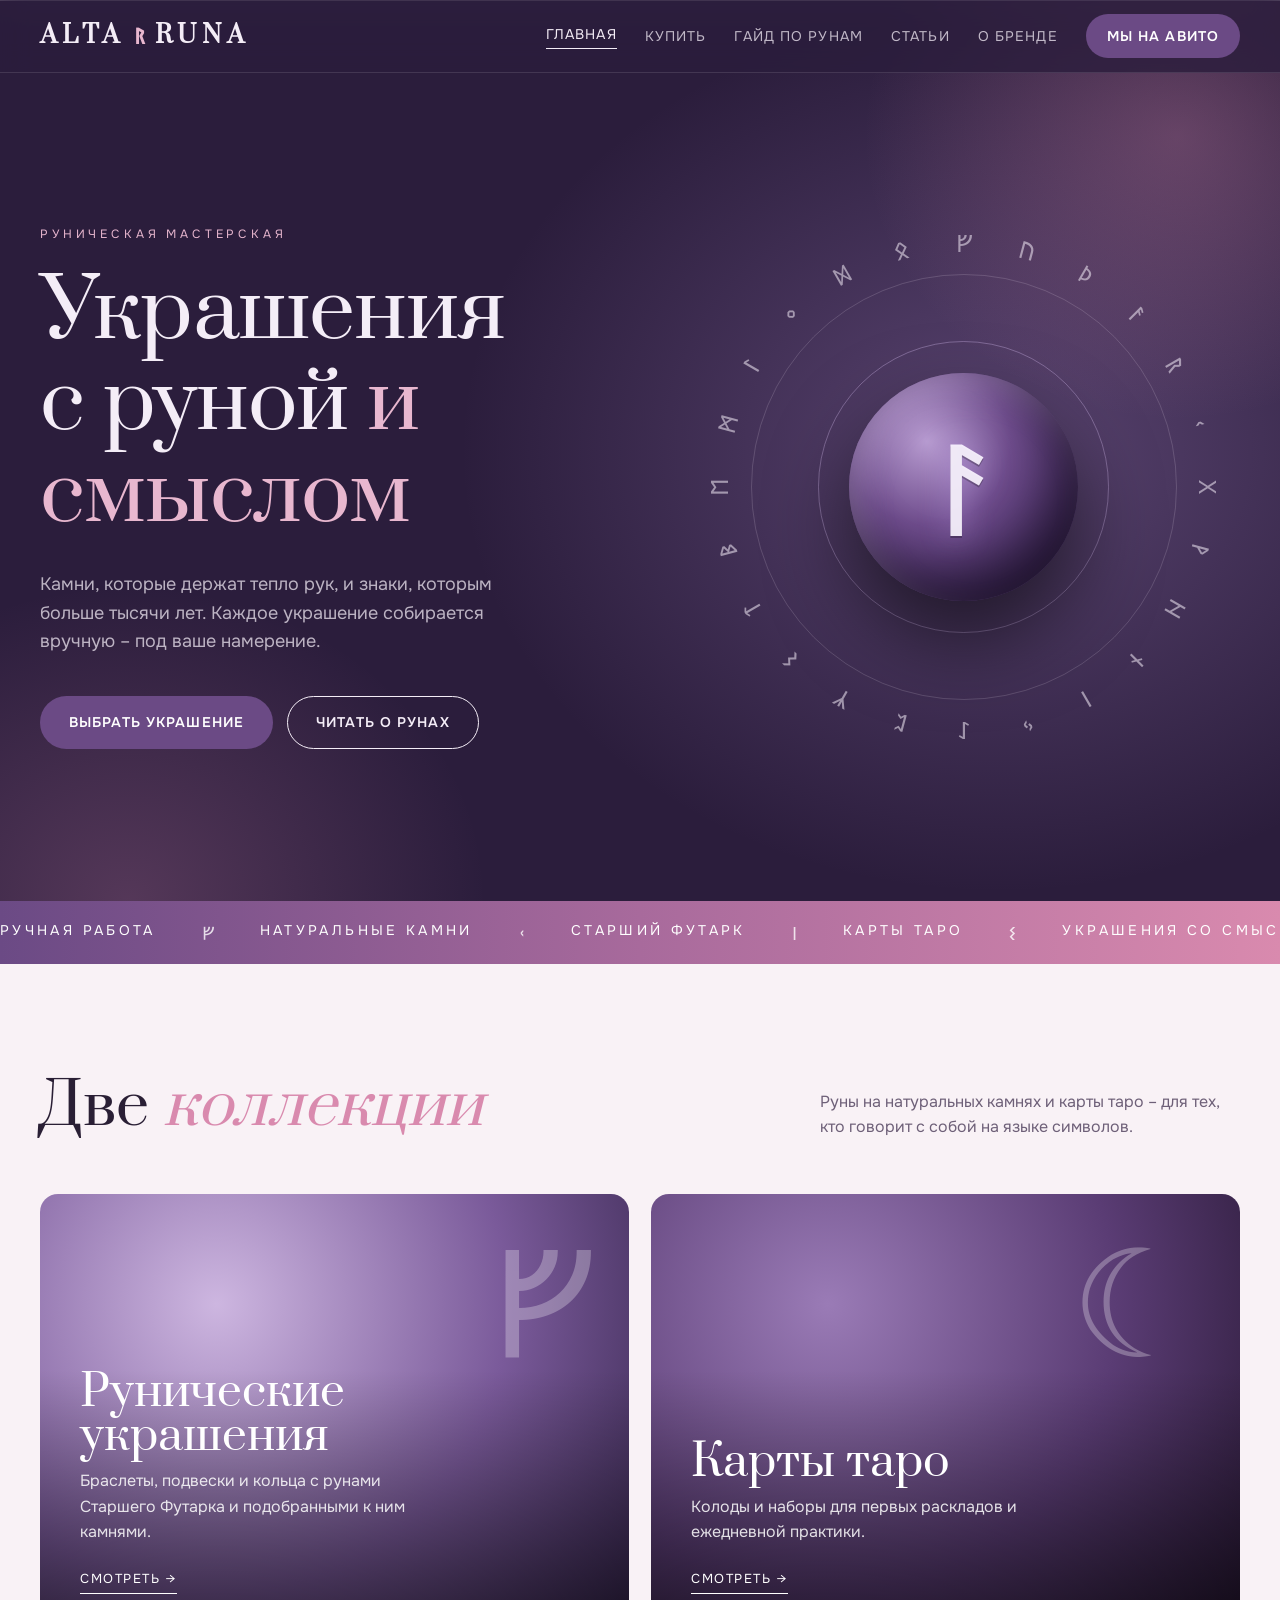
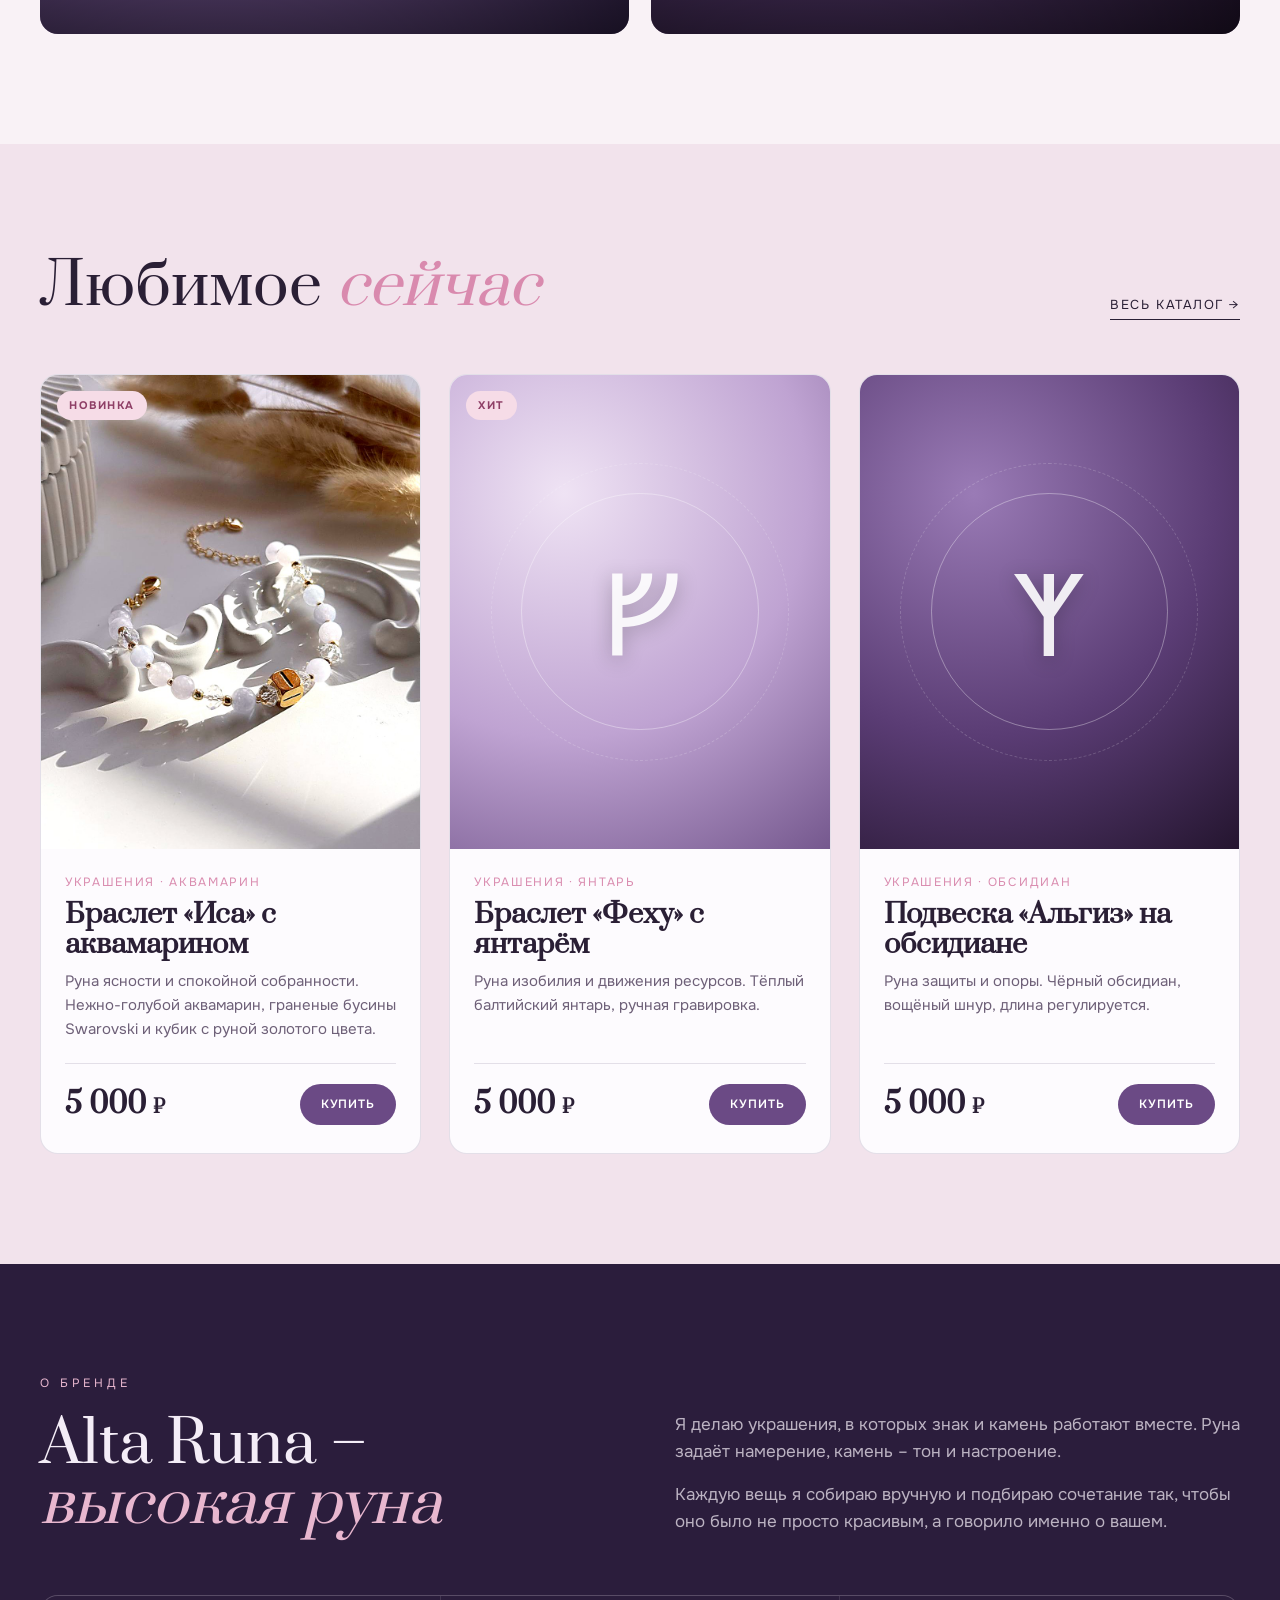
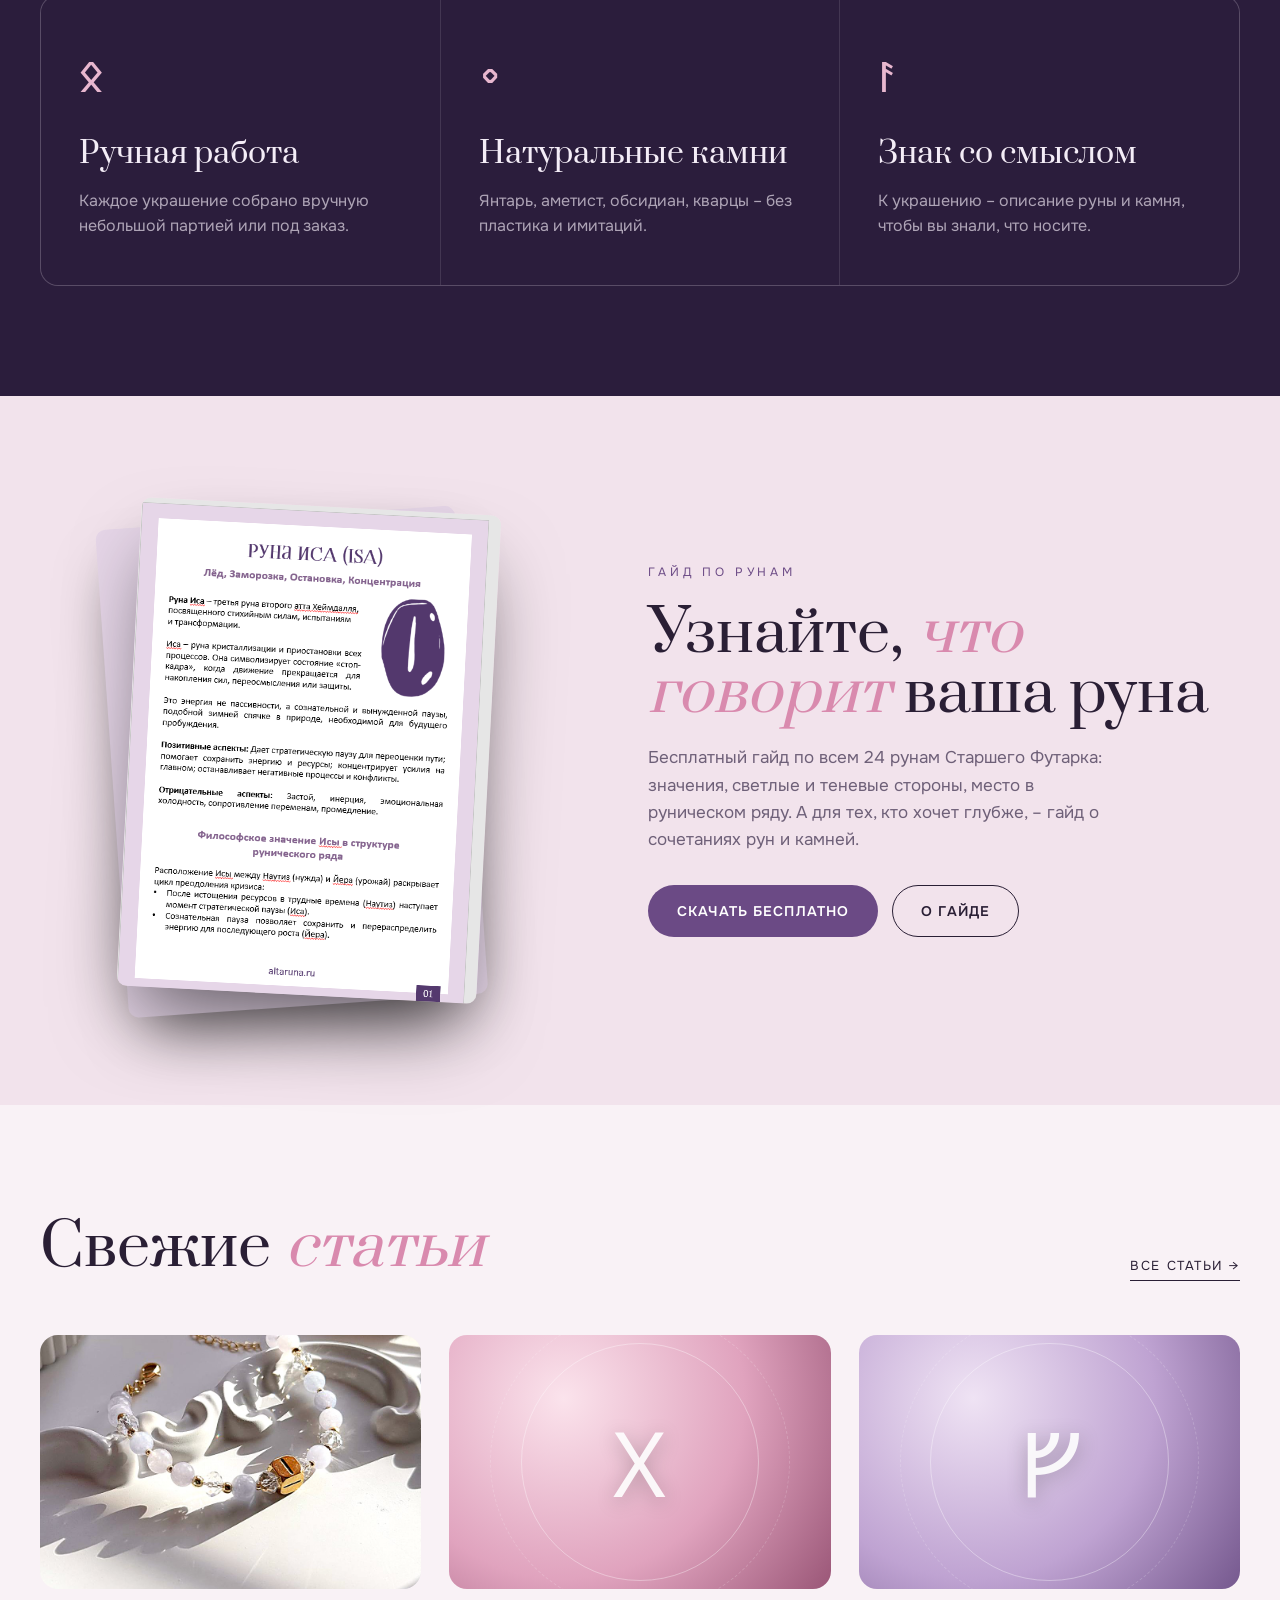
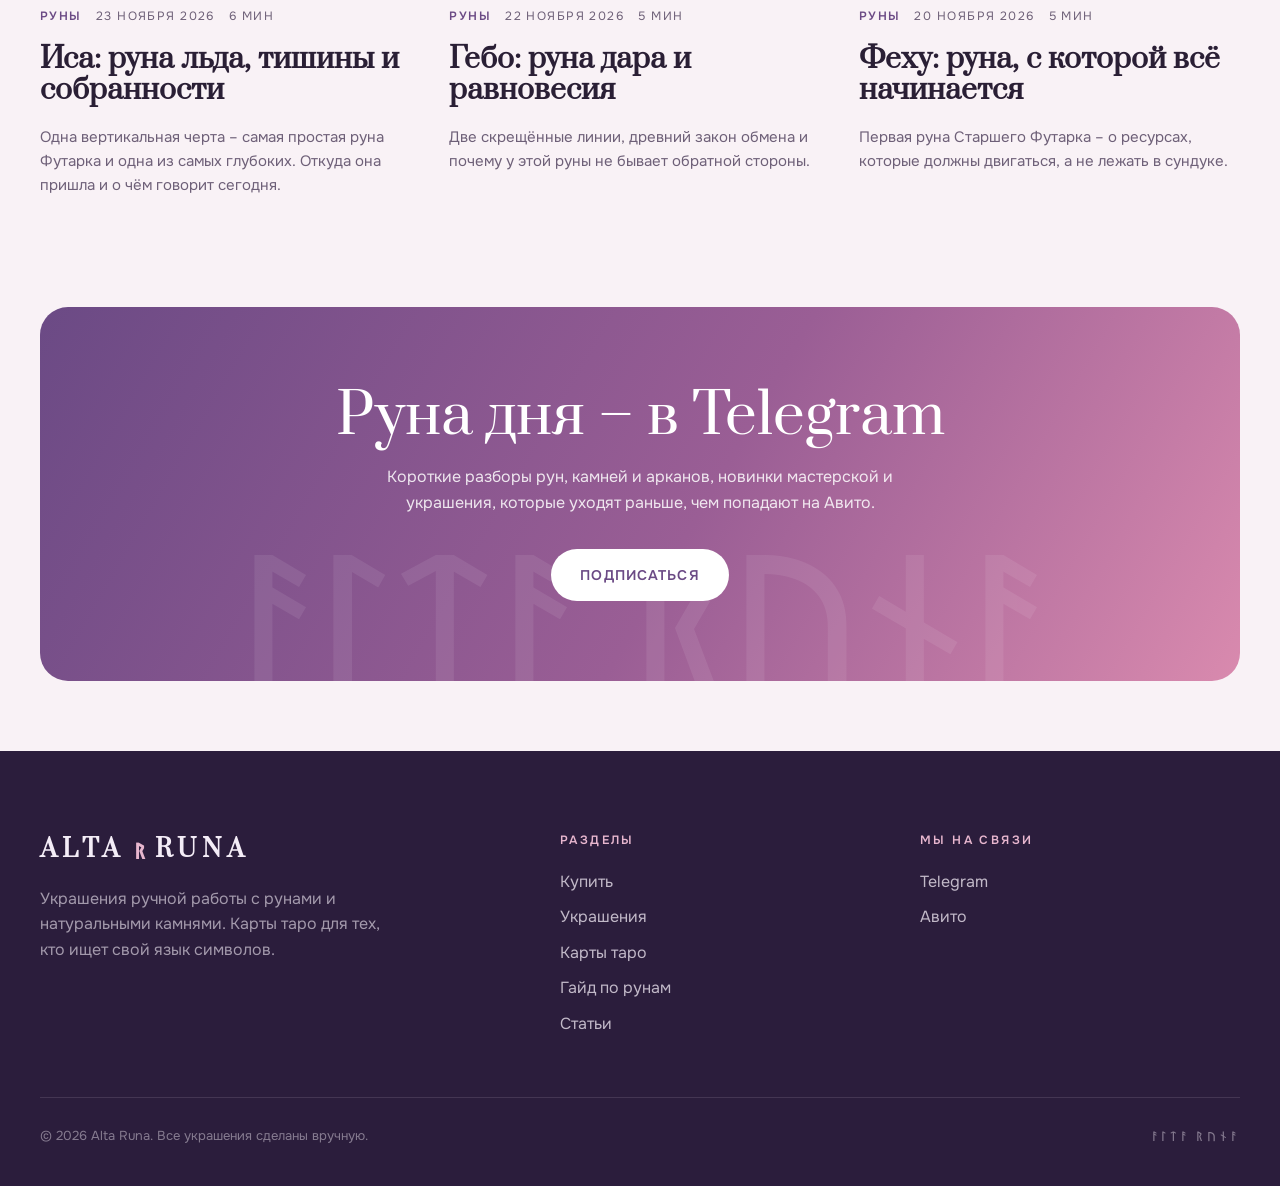
==== index.html @ 00cc7669 "Initialize isolated ALTA RUNA staging site with noindex and Pages workflow" ====
<!DOCTYPE html>
<html lang="ru">
<head>
<meta charset="UTF-8">
<script>document.documentElement.classList.add('js')</script>
<meta name="viewport" content="width=device-width, initial-scale=1">
<title>Alta Runa – рунические украшения и карты таро</title>
<meta name="description" content="Украшения ручной работы с рунами Старшего Футарка и натуральными камнями. Карты таро и статьи о рунах, камнях и таро.">
<meta property="og:title" content="Alta Runa – рунические украшения и карты таро">
<meta property="og:description" content="Украшения ручной работы с рунами Старшего Футарка и натуральными камнями. Карты таро и статьи о рунах, камнях и таро.">
<meta name="theme-color" content="#2B1D3C">
<link rel="icon" href="data:image/svg+xml,<svg xmlns='http://www.w3.org/2000/svg' viewBox='0 0 100 100'><rect width='100' height='100' rx='22' fill='%232B1D3C'/><text x='50' y='72' font-size='64' text-anchor='middle' fill='%23C9AEE0'>ᚱ</text></svg>">
<link rel="preconnect" href="https://fonts.googleapis.com">
<link rel="preconnect" href="https://fonts.gstatic.com" crossorigin>
<link href="https://fonts.googleapis.com/css2?family=Prata&family=Onest:wght@400;500;600;700&family=Noto+Sans+Runic&display=swap" rel="stylesheet">
<link rel="stylesheet" href="assets/style.css">
</head>
<body data-page="home">
<header id="site-header" data-dark></header>

<section class="hero">
  <div class="wrap hero__in">
    <div>
      <span class="eyebrow">Руническая мастерская</span>
      <h1>Украшения<br>с руной <em>и смыслом</em></h1>
      <p>Камни, которые держат тепло рук, и знаки, которым больше тысячи лет. Каждое украшение собирается вручную – под ваше намерение.</p>
      <div class="hero__cta">
        <a href="shop.html" class="btn btn--accent">Выбрать украшение</a>
        <a href="articles.html" class="btn btn--ghost">Читать о рунах</a>
      </div>
    </div>
    <div class="ring" aria-hidden="true">
      <div class="ring__track" id="ring-track"></div>
      <div class="ring__circle"></div>
      <div class="ring__circle ring__circle--2"></div>
      <div class="ring__stone"><span class="rune">ᚨ</span></div>
    </div>
  </div>
</section>

<div class="marquee" aria-hidden="true"><div class="marquee__track" id="marquee"></div></div>

<section class="section">
  <div class="wrap">
    <div class="sec-head reveal">
      <h2>Две <em>коллекции</em></h2>
      <p>Руны на натуральных камнях и карты таро – для тех, кто говорит с собой на языке символов.</p>
    </div>
    <div class="collections">
      <a href="shop.html#jewelry" class="coll tone-amethyst reveal">
        <span class="coll__sym">ᚠ</span>
        <h3>Рунические украшения</h3>
        <p>Браслеты, подвески и кольца с рунами Старшего Футарка и подобранными к ним камнями.</p>
        <span class="link-arrow">Смотреть →</span>
      </a>
      <a href="shop.html#tarot" class="coll tone-plum reveal">
        <span class="coll__sym">☾</span>
        <h3>Карты таро</h3>
        <p>Колоды и наборы для первых раскладов и ежедневной практики.</p>
        <span class="link-arrow">Смотреть →</span>
      </a>
    </div>
  </div>
</section>

<section class="section section--alt">
  <div class="wrap">
    <div class="sec-head reveal">
      <h2>Любимое <em>сейчас</em></h2>
      <a href="shop.html" class="link-arrow">Весь каталог →</a>
    </div>
    <div class="grid" id="featured-products"></div>
  </div>
</section>

<section class="section on-dark-section" id="about">
  <div class="wrap">
    <div class="about-grid reveal">
      <div>
        <span class="eyebrow">О бренде</span>
        <h2>Alta Runa – <em>высокая руна</em></h2>
      </div>
      <div>
        <p>Я делаю украшения, в которых знак и камень работают вместе. Руна задаёт намерение, камень – тон и настроение.</p>
        <p>Каждую вещь я собираю вручную и подбираю сочетание так, чтобы оно было не просто красивым, а говорило именно о вашем.</p>
      </div>
    </div>
    <div class="features reveal">
      <div class="feature"><span class="rune">ᛟ</span><h3>Ручная работа</h3><p>Каждое украшение собрано вручную небольшой партией или под заказ.</p></div>
      <div class="feature"><span class="rune">ᛜ</span><h3>Натуральные камни</h3><p>Янтарь, аметист, обсидиан, кварцы – без пластика и имитаций.</p></div>
      <div class="feature"><span class="rune">ᚨ</span><h3>Знак со смыслом</h3><p>К украшению – описание руны и камня, чтобы вы знали, что носите.</p></div>
    </div>
  </div>
</section>

<section class="section section--alt">
  <div class="wrap guide-promo">
    <div class="guide-preview">
      <div class="guide-preview__back"></div>
      <img src="images/guide-preview.png" alt="Страница гайда по рунам">
    </div>
    <div class="reveal">
      <span class="eyebrow" style="color:var(--accent)">Гайд по рунам</span>
      <h2>Узнайте, <em>что говорит</em> ваша руна</h2>
      <p>Бесплатный гайд по всем 24 рунам Старшего Футарка: значения, светлые и теневые стороны, место в руническом ряду. А для тех, кто хочет глубже, – гайд о сочетаниях рун и камней.</p>
      <div class="hero__cta">
        <a href="#" data-guide-free class="btn btn--accent" download>Скачать бесплатно</a>
        <a href="guide.html" class="btn btn--ghost">О гайде</a>
      </div>
    </div>
  </div>
</section>

<section class="section">
  <div class="wrap">
    <div class="sec-head reveal">
      <h2>Свежие <em>статьи</em></h2>
      <a href="articles.html" class="link-arrow">Все статьи →</a>
    </div>
    <div class="grid" id="latest-articles"></div>
  </div>
</section>

<section class="section--tight" style="padding-top:0">
  <div class="wrap">
    <div class="cta reveal">
      <h2>Руна дня – в Telegram</h2>
      <p>Короткие разборы рун, камней и арканов, новинки мастерской и украшения, которые уходят раньше, чем попадают на Авито.</p>
      <a href="#" id="cta-telegram" target="_blank" rel="noopener" class="btn">Подписаться</a>
    </div>
  </div>
</section>
<footer id="site-footer"></footer>
<script src="data/products.js"></script>
<script src="data/articles.js"></script>
<script src="assets/render.js"></script>
<script src="assets/main.js"></script>
</body>
</html>
---- assets/style.css ----
/* ===================== ALTA RUNA ===================== */
:root{
  --bg:#F9F2F6;
  --bg-2:#F2E3EC;
  --ink:#2A1F35;
  --ink-soft:#6E6078;
  --line:rgba(60,35,85,.13);
  --dark:#2B1D3C;
  --dark-2:#3A2950;
  --bone:#F4EDF7;
  --accent:#6B4A85;
  --accent-2:#E8B7CF;
  --pink:#D98AAE;
  --pink-soft:#F6DCE7;
  --radius:18px;
  --wrap:1200px;
  --serif:"Prata", Georgia, serif;
  --sans:"Onest", system-ui, -apple-system, "Segoe UI", sans-serif;
  --rune:"Noto Sans Runic", "Segoe UI Historic", "Segoe UI Symbol", serif;
}
*{box-sizing:border-box;margin:0;padding:0}
html{scroll-behavior:smooth}
body{font-family:var(--sans);background:var(--bg);color:var(--ink);line-height:1.6;font-size:16px;-webkit-font-smoothing:antialiased}
img{max-width:100%;display:block}
a{color:inherit;text-decoration:none}
.wrap{width:min(var(--wrap),100% - 40px);margin-inline:auto}
.rune{font-family:var(--rune)}

/* ---------- Header ---------- */
.header{position:sticky;top:0;z-index:50;background:rgba(249,242,246,.82);backdrop-filter:blur(14px);-webkit-backdrop-filter:blur(14px);border-bottom:1px solid var(--line)}
.header.on-dark{background:rgba(43,29,60,.8);color:var(--bone);border-color:rgba(244,237,247,.12)}
.header__in{display:flex;align-items:center;justify-content:space-between;height:72px}
.logo{display:flex;align-items:center;gap:10px;font-family:var(--serif);font-size:24px;letter-spacing:.22em;font-weight:600;text-transform:uppercase}
.logo .rune{font-size:22px;color:var(--accent-2);letter-spacing:0}
.nav{display:flex;align-items:center;gap:28px}
.nav a{font-size:14px;letter-spacing:.08em;text-transform:uppercase;opacity:.75;transition:opacity .2s}
.nav a:hover,.nav a.active{opacity:1}
.nav .btn{opacity:1;color:#fff}
.nav a.active{border-bottom:1px solid currentColor;padding-bottom:2px}
.burger{display:none;background:none;border:0;color:inherit;width:40px;height:40px;cursor:pointer}
.burger span{display:block;height:1.5px;background:currentColor;margin:7px 8px;transition:.3s}

/* ---------- Buttons ---------- */
.btn{display:inline-flex;align-items:center;justify-content:center;gap:10px;padding:14px 28px;border-radius:999px;font-size:14px;letter-spacing:.08em;text-transform:uppercase;font-weight:600;border:1px solid transparent;cursor:pointer;transition:transform .2s, background .2s, color .2s, border-color .2s;font-family:var(--sans)}
.btn:hover{transform:translateY(-2px)}
.btn--accent{background:var(--accent);color:#fff}
.btn--accent:hover{background:#583A70}
.btn--ghost{border-color:currentColor;background:transparent}
.btn--ghost:hover{background:var(--ink);color:var(--bg);border-color:var(--ink)}
.on-dark-section .btn--ghost:hover{background:var(--bone);color:var(--dark);border-color:var(--bone)}
.btn--sm{padding:10px 20px;font-size:12px}
.btn--full{width:100%}

/* ---------- Hero ---------- */
.hero{position:relative;background:var(--dark);color:var(--bone);overflow:hidden;margin-top:-72px;padding-top:72px}
.hero::before{content:"";position:absolute;inset:0;background:radial-gradient(35% 45% at 92% 15%, rgba(217,138,174,.30), transparent 70%), radial-gradient(60% 70% at 78% 50%, rgba(155,123,186,.42), transparent 70%), radial-gradient(40% 50% at 10% 100%, rgba(232,150,190,.22), transparent 70%)}
.hero__in{position:relative;display:grid;grid-template-columns:1.1fr 1fr;align-items:center;gap:40px;min-height:calc(100vh - 72px);max-height:900px;padding:60px 0}
.eyebrow{font-size:12px;letter-spacing:.32em;text-transform:uppercase;color:var(--accent-2);margin-bottom:22px;display:block}
.hero h1{font-family:var(--serif);font-weight:500;font-size:clamp(48px,6.4vw,96px);line-height:.98;letter-spacing:-.01em}
.hero h1 em{font-style:italic;color:var(--accent-2)}
.hero p{margin-top:28px;max-width:470px;font-size:18px;color:rgba(244,237,247,.72)}
.hero__cta{display:flex;flex-wrap:wrap;gap:14px;margin-top:40px}

.ring{position:relative;width:min(520px,100%);aspect-ratio:1;margin-inline:auto}
.ring__track{position:absolute;inset:0;animation:spin 90s linear infinite}
.ring__track span{position:absolute;left:50%;top:50%;font-family:var(--rune);font-size:clamp(16px,2vw,24px);color:rgba(244,237,247,.55)}
.ring__circle{position:absolute;inset:9%;border-radius:50%;border:1px solid rgba(244,237,247,.16)}
.ring__circle--2{inset:22%;border-color:rgba(201,174,224,.4)}
.ring__stone{position:absolute;inset:28%;border-radius:50%;background:radial-gradient(circle at 34% 30%, #B79BD0 0%, #6E4C8C 38%, #3B2456 78%, #1D1030 100%);box-shadow:0 40px 80px rgba(0,0,0,.55), inset -18px -24px 50px rgba(0,0,0,.45), inset 12px 14px 30px rgba(240,225,255,.25);display:grid;place-items:center}
.ring__stone .rune{font-size:clamp(70px,10vw,130px);color:rgba(250,244,255,.92);text-shadow:0 2px 0 rgba(0,0,0,.25), 0 0 30px rgba(210,180,255,.45)}
@keyframes spin{to{transform:rotate(360deg)}}

/* ---------- Marquee ---------- */
.marquee{background:linear-gradient(90deg,var(--accent),#A86A9C 50%,var(--pink));color:#fff;overflow:hidden;white-space:nowrap;padding:16px 0}
.marquee__track{display:inline-flex;gap:46px;animation:marq 40s linear infinite;font-size:14px;letter-spacing:.24em;text-transform:uppercase}
.marquee__track .rune{letter-spacing:0;font-size:18px;opacity:.8}
@keyframes marq{to{transform:translateX(-50%)}}

/* ---------- Sections ---------- */
.section{padding:110px 0}
.section--tight{padding:70px 0}
.section--alt{background:var(--bg-2)}
.on-dark-section{background:var(--dark);color:var(--bone)}
.sec-head{display:flex;align-items:end;justify-content:space-between;gap:30px;margin-bottom:54px;flex-wrap:wrap}
.sec-head h2,.page-title h1{font-family:var(--serif);font-weight:500;font-size:clamp(38px,4.6vw,64px);line-height:1.02}
.sec-head h2 em,.page-title h1 em{font-style:italic;color:var(--pink)}
.sec-head p{max-width:420px;color:var(--ink-soft)}
.link-arrow{font-size:13px;letter-spacing:.12em;text-transform:uppercase;border-bottom:1px solid currentColor;padding-bottom:3px;white-space:nowrap}

/* ---------- Collections ---------- */
.collections{display:grid;grid-template-columns:1fr 1fr;gap:22px}
.coll{position:relative;border-radius:var(--radius);overflow:hidden;min-height:440px;padding:40px;display:flex;flex-direction:column;justify-content:flex-end;color:#fff;isolation:isolate;transition:transform .4s}
.coll:hover{transform:translateY(-4px)}
.coll::after{content:"";position:absolute;inset:0;background:linear-gradient(to top, rgba(0,0,0,.55), transparent 60%);z-index:-1}
.coll__sym{position:absolute;top:30px;right:36px;font-family:var(--rune);font-size:150px;line-height:1;opacity:.28;z-index:-1;transition:transform .6s}
.coll:hover .coll__sym{transform:rotate(-8deg) scale(1.08)}
.coll h3{font-family:var(--serif);font-size:44px;font-weight:500;line-height:1}
.coll p{margin-top:10px;opacity:.85;max-width:340px}
.coll .link-arrow{margin-top:24px;align-self:flex-start}

/* ---------- Art placeholders (tones) ---------- */
.tone-amber{background:radial-gradient(circle at 30% 25%, #F2C98A, #B9712F 55%, #5C3014)}
.tone-obsidian{background:radial-gradient(circle at 30% 25%, #5A4E6E, #272033 55%, #100B17)}
.tone-rose{background:radial-gradient(circle at 30% 25%, #FBE3EC, #E0A3BE 55%, #9A5677)}
.tone-amethyst{background:radial-gradient(circle at 30% 25%, #CDB6E0, #7A5A9A 55%, #33234A)}
.tone-jade{background:radial-gradient(circle at 30% 25%, #C3DCC9, #5E8A6D 55%, #253D30)}
.tone-moon{background:radial-gradient(circle at 30% 25%, #F4EFF7, #B2A6C2 55%, #4E4560)}
.tone-lilac{background:radial-gradient(circle at 30% 25%, #EFE3F4, #BFA3D2 55%, #75588E)}
.tone-plum{background:radial-gradient(circle at 30% 25%, #9A7BB6, #5A3C74 55%, #24152F)}
.tone-copper{background:radial-gradient(circle at 30% 25%, #E9B58E, #A0623F 55%, #44200F)}

/* ---------- Product cards ---------- */
.grid{display:grid;grid-template-columns:repeat(3,1fr);gap:28px}
.card{display:flex;flex-direction:column;background:#FDFBFE;border-radius:var(--radius);overflow:hidden;border:1px solid var(--line);transition:transform .35s, box-shadow .35s}
.card:hover{transform:translateY(-6px);box-shadow:0 26px 50px -24px rgba(60,35,85,.35)}
.card__media{position:relative;aspect-ratio:4/5;overflow:hidden;display:grid;place-items:center}
.card__media img{width:100%;height:100%;object-fit:cover;transition:transform .7s}
.card:hover .card__media img{transform:scale(1.05)}
.art{position:absolute;inset:0;display:grid;place-items:center}
.art::before{content:"";position:absolute;width:62%;aspect-ratio:1;border-radius:50%;border:1px solid rgba(255,255,255,.35)}
.art::after{content:"";position:absolute;width:78%;aspect-ratio:1;border-radius:50%;border:1px dashed rgba(255,255,255,.18)}
.art__sym{font-family:var(--rune);font-size:clamp(80px,9vw,120px);color:rgba(255,255,255,.9);text-shadow:0 4px 20px rgba(0,0,0,.25);transition:transform .6s}
.card:hover .art__sym{transform:scale(1.08)}
.badge{position:absolute;top:16px;left:16px;background:var(--pink-soft);color:#8E3F66;font-size:11px;letter-spacing:.14em;text-transform:uppercase;font-weight:700;padding:6px 12px;border-radius:999px;z-index:2}
.card__body{padding:24px 24px 26px;display:flex;flex-direction:column;flex:1}
.card__meta{font-size:12px;letter-spacing:.14em;text-transform:uppercase;color:var(--pink)}
.card__title{font-family:var(--serif);font-size:27px;font-weight:600;line-height:1.1;margin:8px 0 10px}
.card__desc{color:var(--ink-soft);font-size:15px;flex:1}
.card__foot{display:flex;align-items:center;justify-content:space-between;gap:12px;margin-top:22px;padding-top:18px;border-top:1px solid var(--line)}
.price{font-family:var(--serif);font-size:28px;font-weight:600}
.price small{font-size:18px}

/* ---------- Article cards ---------- */
.a-card{display:flex;flex-direction:column;gap:18px}
.a-card__cover{position:relative;aspect-ratio:3/2;border-radius:var(--radius);overflow:hidden;display:grid;place-items:center}
.a-card__cover img{width:100%;height:100%;object-fit:cover;transition:transform .7s}
.a-card:hover .a-card__cover img,.a-card:hover .art__sym{transform:scale(1.06)}
.a-card__cover .art__sym{font-size:90px}
.a-card__meta{display:flex;gap:14px;font-size:12px;letter-spacing:.12em;text-transform:uppercase;color:var(--ink-soft)}
.a-card__meta b{color:var(--accent);font-weight:600}
.a-card h3{font-family:var(--serif);font-size:28px;line-height:1.12;font-weight:600;transition:color .2s}
.a-card:hover h3{color:var(--accent)}
.a-card p{color:var(--ink-soft);font-size:15px}

/* ---------- Features ---------- */
.features{display:grid;grid-template-columns:repeat(3,1fr);gap:1px;background:rgba(244,237,247,.12);border:1px solid rgba(244,237,247,.12);border-radius:var(--radius);overflow:hidden}
.feature{background:var(--dark);padding:46px 38px}
.feature .rune{font-size:42px;color:var(--accent-2)}
.feature h3{font-family:var(--serif);font-size:30px;font-weight:500;margin:20px 0 10px}
.feature p{color:rgba(244,237,247,.65)}
.about-grid{display:grid;grid-template-columns:1fr 1fr;gap:70px;align-items:end;margin-bottom:60px}
.about-grid h2{font-family:var(--serif);font-weight:500;font-size:clamp(38px,4.6vw,64px);line-height:1.02}
.about-grid h2 em{font-style:italic;color:var(--accent-2)}
.about-grid p{color:rgba(244,237,247,.72);font-size:17px}
.about-grid p+p{margin-top:16px}

/* ---------- CTA ---------- */
.cta{border-radius:28px;padding:80px 60px;text-align:center;position:relative;overflow:hidden;background:linear-gradient(120deg,var(--accent) 0%,#9A5E95 55%,var(--pink) 100%);color:#fff}
.cta::before{content:"ᚨᛚᛏᚨ ᚱᚢᚾᚨ";position:absolute;inset:auto 0 -40px 0;font-family:var(--rune);font-size:200px;opacity:.08;white-space:nowrap;line-height:1}
.cta h2{font-family:var(--serif);font-weight:500;font-size:clamp(36px,4.4vw,58px);line-height:1.05;position:relative}
.cta p{max-width:520px;margin:18px auto 34px;opacity:.85;position:relative}
.cta .btn{background:#fff;color:var(--accent);position:relative}

/* ---------- Page title & filters ---------- */
.page-title{padding:80px 0 40px}
.page-title p{margin-top:18px;max-width:560px;color:var(--ink-soft);font-size:17px}
.filters{display:flex;flex-wrap:wrap;gap:10px;margin-bottom:46px}
.chip{padding:10px 22px;border-radius:999px;border:1px solid var(--line);background:transparent;font-family:var(--sans);font-size:13px;letter-spacing:.08em;text-transform:uppercase;cursor:pointer;color:var(--ink);transition:.2s}
.chip:hover{border-color:var(--ink)}
.chip.active{background:var(--ink);color:var(--bg);border-color:var(--ink)}
.empty{padding:60px 0;color:var(--ink-soft);text-align:center;grid-column:1/-1}

/* ---------- Article page ---------- */
.article-hero{padding:70px 0 0}
.article-hero .back{font-size:13px;letter-spacing:.12em;text-transform:uppercase;color:var(--ink-soft)}
.article-hero .back:hover{color:var(--accent)}
.article-hero h1{font-family:var(--serif);font-weight:500;font-size:clamp(40px,5.4vw,76px);line-height:1.02;margin:26px 0 20px;max-width:900px}
.article-cover{position:relative;aspect-ratio:21/9;border-radius:var(--radius);overflow:hidden;margin:44px 0 0;display:grid;place-items:center}
.article-cover img{width:100%;height:100%;object-fit:cover}
.article-cover .art__sym{font-size:clamp(110px,14vw,200px)}
.prose{max-width:720px;margin:64px auto 0;font-size:18px;line-height:1.8}
.prose > p:first-child{font-family:var(--serif);font-size:25px;line-height:1.5}
.prose p{margin-bottom:22px}
.prose h2{font-family:var(--serif);font-weight:600;font-size:34px;line-height:1.15;margin:46px 0 16px}
.prose ul{margin:0 0 22px 0;list-style:none}
.prose li{position:relative;padding-left:30px;margin-bottom:10px}
.prose li::before{content:"ᛜ";font-family:var(--rune);position:absolute;left:0;top:0;color:var(--pink)}
.prose strong{font-weight:700}
.prose a{color:var(--accent);border-bottom:1px solid currentColor}

/* ---------- Footer ---------- */
.footer{background:var(--dark);color:var(--bone);padding:80px 0 40px;margin-top:0}
.footer__top{display:grid;grid-template-columns:1.5fr 1fr 1fr;gap:40px;padding-bottom:50px;border-bottom:1px solid rgba(244,237,247,.12)}
.footer .logo{margin-bottom:16px}
.footer p{color:rgba(244,237,247,.6);max-width:340px}
.footer h4{font-size:12px;letter-spacing:.2em;text-transform:uppercase;color:var(--accent-2);margin-bottom:18px;font-weight:600}
.footer li{list-style:none;margin-bottom:10px}
.footer li a{opacity:.75}
.footer li a:hover{opacity:1}
.footer__bot{display:flex;justify-content:space-between;gap:20px;padding-top:28px;font-size:13px;color:rgba(244,237,247,.45);flex-wrap:wrap}
.footer__bot .rune{letter-spacing:.3em}

/* ---------- Reveal ---------- */
.js .reveal{opacity:0;transform:translateY(24px);transition:opacity .9s, transform .9s}
.js .reveal.in{opacity:1;transform:none}

/* ---------- Responsive ---------- */
@media (max-width:1000px){
  .grid{grid-template-columns:repeat(2,1fr)}
  .features{grid-template-columns:1fr}
  .about-grid{grid-template-columns:1fr;gap:24px}
  .footer__top{grid-template-columns:1fr 1fr}
  .footer__top > div:first-child{grid-column:1/-1}
}
@media (max-width:960px){
  .burger{display:block}
  .nav{position:fixed;inset:72px 0 auto 0;flex-direction:column;align-items:flex-start;gap:0;padding:10px 20px 26px;background:var(--bg);color:var(--ink);border-bottom:1px solid var(--line);transform:translateY(-120%);transition:transform .4s;z-index:-1}
  .header.on-dark .nav{background:var(--dark);color:var(--bone)}
  .nav.open{transform:none}
  .nav a{padding:14px 0;width:100%;font-size:15px;border-bottom:1px solid var(--line)}
  .nav a.active{padding-bottom:14px}
  .nav .btn{margin-top:18px;width:100%}
  .burger.open span:nth-child(1){transform:translateY(8.5px) rotate(45deg)}
  .burger.open span:nth-child(2){opacity:0}
  .burger.open span:nth-child(3){transform:translateY(-8.5px) rotate(-45deg)}
  .hero__in{grid-template-columns:1fr;min-height:auto;max-height:none;padding:50px 0 70px;text-align:left}
  .ring{width:min(360px,90%);order:-1}
  .collections{grid-template-columns:1fr}
  .coll{min-height:340px}
  .section{padding:80px 0}
  .cta{padding:60px 26px}
}
@media (max-width:560px){
  .grid{grid-template-columns:1fr}
  .footer__top{grid-template-columns:1fr}
  .prose{font-size:17px}
  .prose > p:first-child{font-size:21px}
}
@media (prefers-reduced-motion:reduce){
  .ring__track,.marquee__track{animation:none}
  .js .reveal{opacity:1;transform:none}
}

/* ===================== ГАЙД ===================== */
.btn--light{background:var(--bone);color:var(--dark)}
.btn--light:hover{background:#fff}
.hero--guide .hero__in{min-height:auto;padding:90px 0 110px}
.guide-preview{position:relative;width:min(400px,86%);margin-inline:auto;transform:rotate(3deg)}
.guide-preview img{position:relative;border-radius:10px;box-shadow:0 40px 80px -20px rgba(0,0,0,.6)}
.guide-preview__back{position:absolute;inset:0;border-radius:10px;background:#E6D6E8;transform:rotate(-7deg) translate(-18px,10px);box-shadow:0 30px 60px -20px rgba(0,0,0,.5)}
.inside{display:grid;grid-template-columns:repeat(4,1fr);gap:24px}
.inside__item{padding:32px 28px;border:1px solid var(--line);border-radius:var(--radius);background:#FDFBFE}
.inside__item span{font-family:var(--serif);font-size:44px;color:var(--pink);line-height:1}
.inside__item h3{font-family:var(--serif);font-size:26px;font-weight:600;line-height:1.1;margin:18px 0 10px}
.inside__item p{color:var(--ink-soft);font-size:15px}
.futhark{display:grid;grid-template-columns:repeat(8,1fr);gap:14px}
.futhark__aett{grid-column:1/-1;font-size:12px;letter-spacing:.24em;text-transform:uppercase;color:var(--ink-soft);margin:18px 0 2px}
.futhark__aett:first-child{margin-top:0}
.rune-tile{position:relative;aspect-ratio:3/4;border-radius:14px;background:#FDFBFE;border:1px solid var(--line);display:flex;flex-direction:column;align-items:center;justify-content:center;gap:8px;transition:transform .3s, box-shadow .3s}
.rune-tile:nth-child(odd) .rune{color:var(--pink)}
.rune-tile:hover{border-color:var(--pink);transform:translateY(-4px);box-shadow:0 18px 30px -18px rgba(60,35,85,.4)}
.rune-tile .rune{font-size:clamp(30px,3.4vw,46px);color:var(--accent);line-height:1}
.rune-tile b{font-family:var(--serif);font-size:19px;font-weight:600}
.dot{display:inline-block;width:10px;height:10px;border-radius:50%;border:1px solid var(--accent);vertical-align:middle;margin-right:4px}
.dot--free{background:var(--accent)}
.offers{display:grid;grid-template-columns:1fr 1fr;gap:24px;max-width:960px}
.offer{padding:44px 40px;border-radius:24px;border:1px solid var(--line);background:#FDFBFE;display:flex;flex-direction:column}
.offer--main{background:var(--dark);color:var(--bone);border-color:var(--dark)}
.offer__tag{font-size:12px;letter-spacing:.2em;text-transform:uppercase;color:var(--accent)}
.offer--main .offer__tag{color:var(--accent-2)}
.offer h3{font-family:var(--serif);font-size:44px;font-weight:500;line-height:1;margin:14px 0 6px}
.offer__sub{font-family:var(--serif);font-size:24px;opacity:.75}
.offer ul{list-style:none;margin:26px 0 34px;flex:1}
.offer li{padding:10px 0 10px 28px;position:relative;border-bottom:1px solid var(--line)}
.offer--main li{border-color:rgba(244,237,247,.12)}
.offer li::before{content:"ᛜ";font-family:var(--rune);position:absolute;left:0;color:var(--accent)}
.offer--main li::before{color:var(--accent-2)}
.offer .btn--ghost:hover{background:var(--accent);border-color:var(--accent);color:#fff}
.guide-promo{display:grid;grid-template-columns:1fr 1.1fr;gap:70px;align-items:center}
.guide-promo .guide-preview{width:min(360px,80%)}
.guide-promo h2{font-family:var(--serif);font-weight:500;font-size:clamp(38px,4.6vw,64px);line-height:1.02}
.guide-promo h2 em{font-style:italic;color:var(--pink)}
.guide-promo p{margin:20px 0 32px;color:var(--ink-soft);font-size:17px;max-width:480px}
.guide-promo .hero__cta{margin-top:0}
.guide-promo .btn--ghost:hover{background:var(--accent);border-color:var(--accent);color:#fff}
@media (max-width:1000px){
  .inside{grid-template-columns:1fr 1fr}
  .futhark{grid-template-columns:repeat(4,1fr)}
  .guide-promo{grid-template-columns:1fr;gap:50px}
}
@media (max-width:820px){
  .offers{grid-template-columns:1fr}
  .hero--guide .guide-preview{order:0;margin-top:20px}
}
@media (max-width:560px){
  .inside{grid-template-columns:1fr}
  .futhark{grid-template-columns:repeat(3,1fr);gap:10px}
  .offer{padding:34px 26px}
}

/* розовые акценты гайда */
.pro{display:grid;grid-template-columns:1fr 1fr;gap:60px;align-items:center;padding:64px;border-radius:28px;background:linear-gradient(135deg,var(--pink-soft) 0%,#EAD9F0 100%)}
.pro h2{font-family:var(--serif);font-weight:500;font-size:clamp(36px,4.2vw,58px);line-height:1.03}
.pro h2 em{font-style:italic;color:var(--accent)}
.pro > div > p{margin-top:18px;color:var(--ink-soft);font-size:17px}
.pro__list{display:grid;gap:14px}
.pro__item{display:flex;gap:18px;align-items:flex-start;background:rgba(255,255,255,.7);border-radius:16px;padding:20px 22px}
.pro__item .rune{font-size:30px;color:var(--pink);line-height:1;min-width:34px;text-align:center}
.pro__item h3{font-family:var(--serif);font-size:23px;font-weight:600;line-height:1.1;margin-bottom:4px}
.pro__item p{font-size:14.5px;color:var(--ink-soft)}
.offer--main{background:linear-gradient(150deg,var(--dark) 0%,#4A2C5E 60%,#7A3E6A 100%)}
.offer .offer__tag{color:var(--pink)}
@media (max-width:1000px){.pro{grid-template-columns:1fr;padding:40px 28px;gap:34px}}

/* ===================== СТРАНИЦА ТОВАРА ===================== */
.card__title a:hover{color:var(--accent)}
.product{padding:50px 0 100px}
.product .back{font-size:13px;letter-spacing:.12em;text-transform:uppercase;color:var(--ink-soft)}
.product .back:hover{color:var(--accent)}
.product__grid{display:grid;grid-template-columns:1.05fr 1fr;gap:64px;margin-top:28px;align-items:start}
.pgallery{position:sticky;top:96px}
.pmain{position:relative;aspect-ratio:4/5;border-radius:var(--radius);overflow:hidden;background:var(--bg-2)}
.pmain img{width:100%;height:100%;object-fit:cover}
.pthumbs{display:grid;grid-template-columns:repeat(4,1fr);gap:12px;margin-top:12px}
.pthumb{aspect-ratio:1;border-radius:12px;overflow:hidden;border:2px solid transparent;padding:0;cursor:pointer;background:none;opacity:.65;transition:.2s}
.pthumb img{width:100%;height:100%;object-fit:cover}
.pthumb.active,.pthumb:hover{opacity:1;border-color:var(--pink)}
.pinfo h1{font-family:var(--serif);font-weight:500;font-size:clamp(38px,4.2vw,58px);line-height:1.03;margin:10px 0 18px}
.pprice{font-family:var(--serif);font-size:40px;font-weight:600}
.pprice small{font-size:26px}
.plead{font-size:18px;color:var(--ink-soft);margin:18px 0 30px}
.pbuy{display:flex;flex-wrap:wrap;gap:12px}
.pfacts{display:grid;grid-template-columns:repeat(3,1fr);gap:12px;margin:34px 0}
.pfacts div{border:1px solid var(--line);border-radius:14px;padding:16px;text-align:center;background:#FDFBFE}
.pfacts span{display:block;font-size:26px;color:var(--pink);line-height:1.2}
.pfacts small{font-size:12px;letter-spacing:.08em;text-transform:uppercase;color:var(--ink-soft)}
.pdetail{border-top:1px solid var(--line)}
.pdetail:last-child{border-bottom:1px solid var(--line)}
.pdetail summary{list-style:none;cursor:pointer;padding:20px 0;font-family:var(--serif);font-size:24px;font-weight:600;display:flex;justify-content:space-between;align-items:center}
.pdetail summary::-webkit-details-marker{display:none}
.pdetail summary::after{content:"+";font-family:var(--sans);font-weight:300;font-size:26px;color:var(--pink);transition:transform .3s}
.pdetail[open] summary::after{transform:rotate(45deg)}
.pdetail p{padding:0 0 22px;color:var(--ink-soft);font-size:16px}
.prose .product-link{display:flex;gap:20px;align-items:center;padding:18px;border-radius:var(--radius);background:var(--pink-soft);border:0;color:var(--ink);margin:30px 0}
.prose .product-link img{width:110px;height:110px;border-radius:12px;object-fit:cover}
.prose .product-link b{display:block;font-family:var(--serif);font-size:24px;line-height:1.15}
.prose .product-link span{font-size:14px;color:var(--accent);letter-spacing:.08em;text-transform:uppercase}
@media (max-width:900px){
  .product__grid{grid-template-columns:1fr;gap:36px}
  .pgallery{position:static}
}

/* Prata has a single regular weight; avoid synthetic bold/italic in headings. */
.hero h1,.sec-head h2,.page-title h1{font-weight:400;line-height:1.12}
.hero h1 em{font-style:normal}
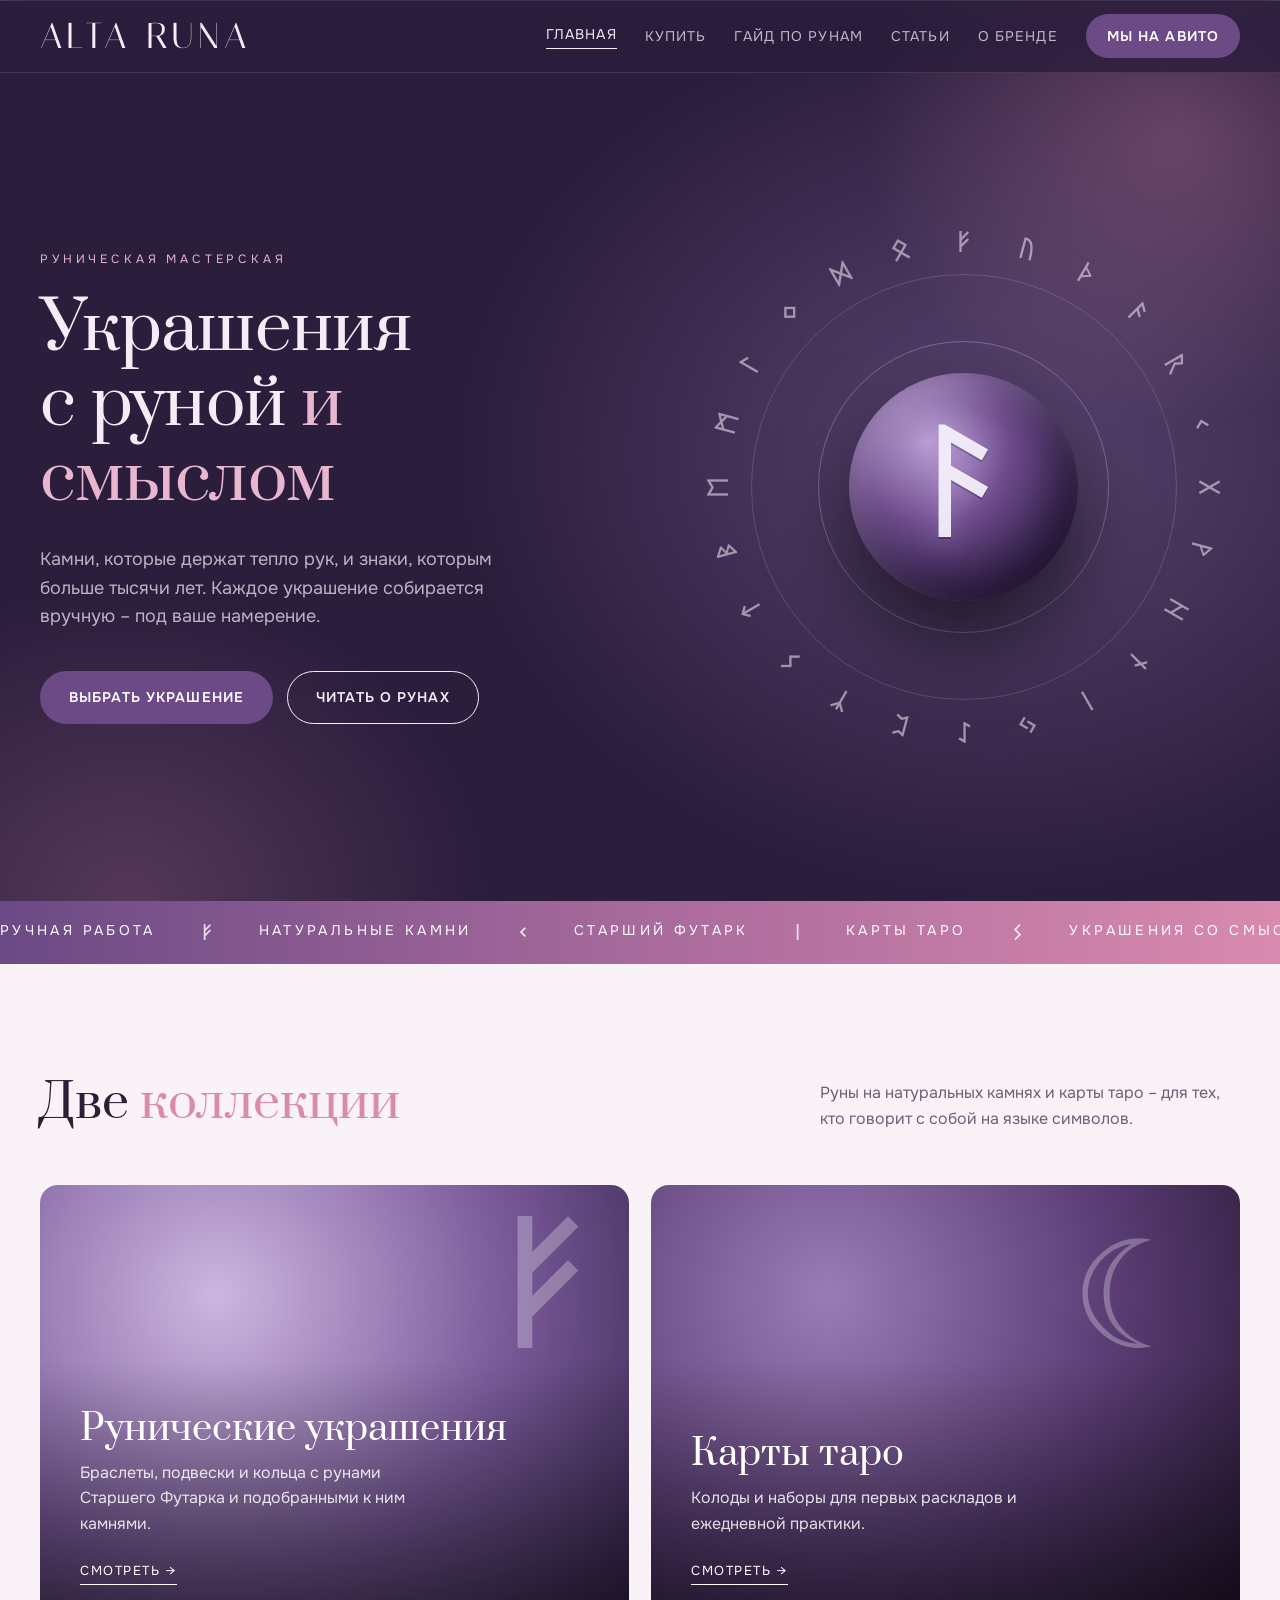
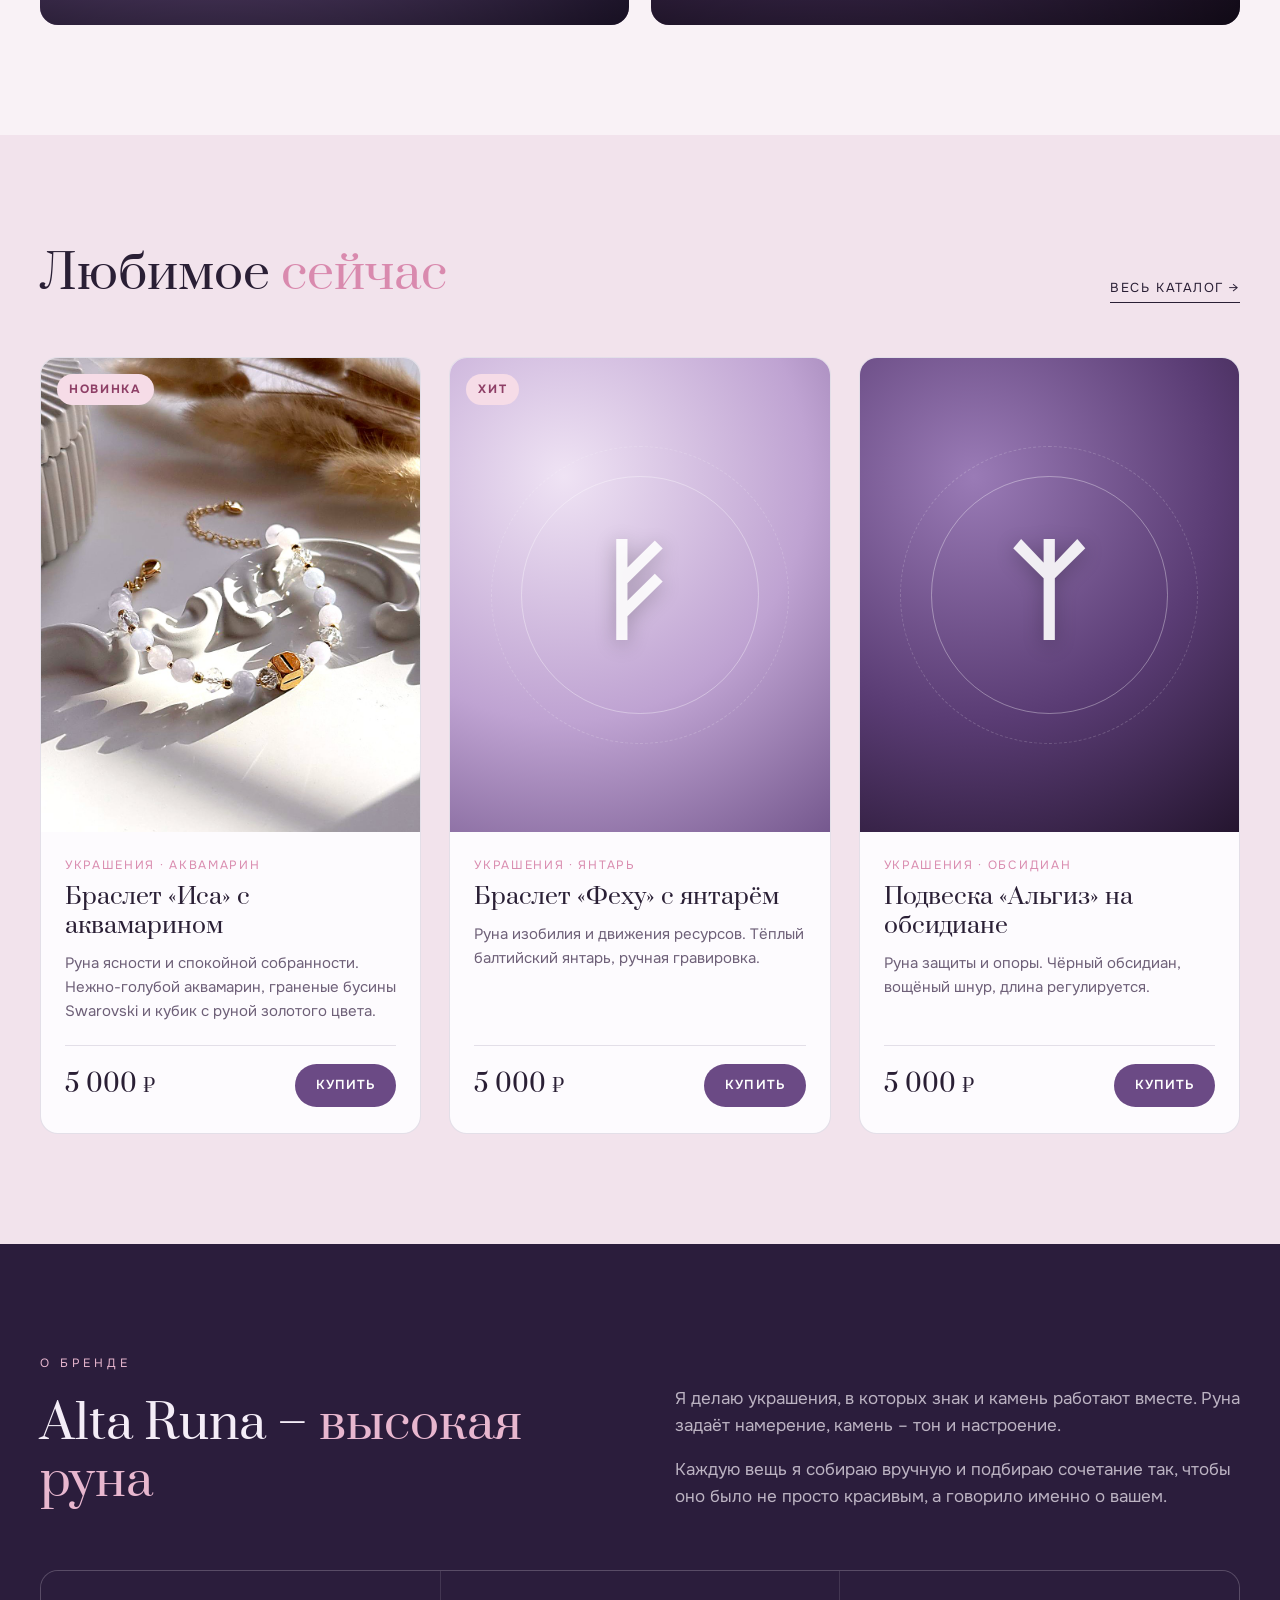
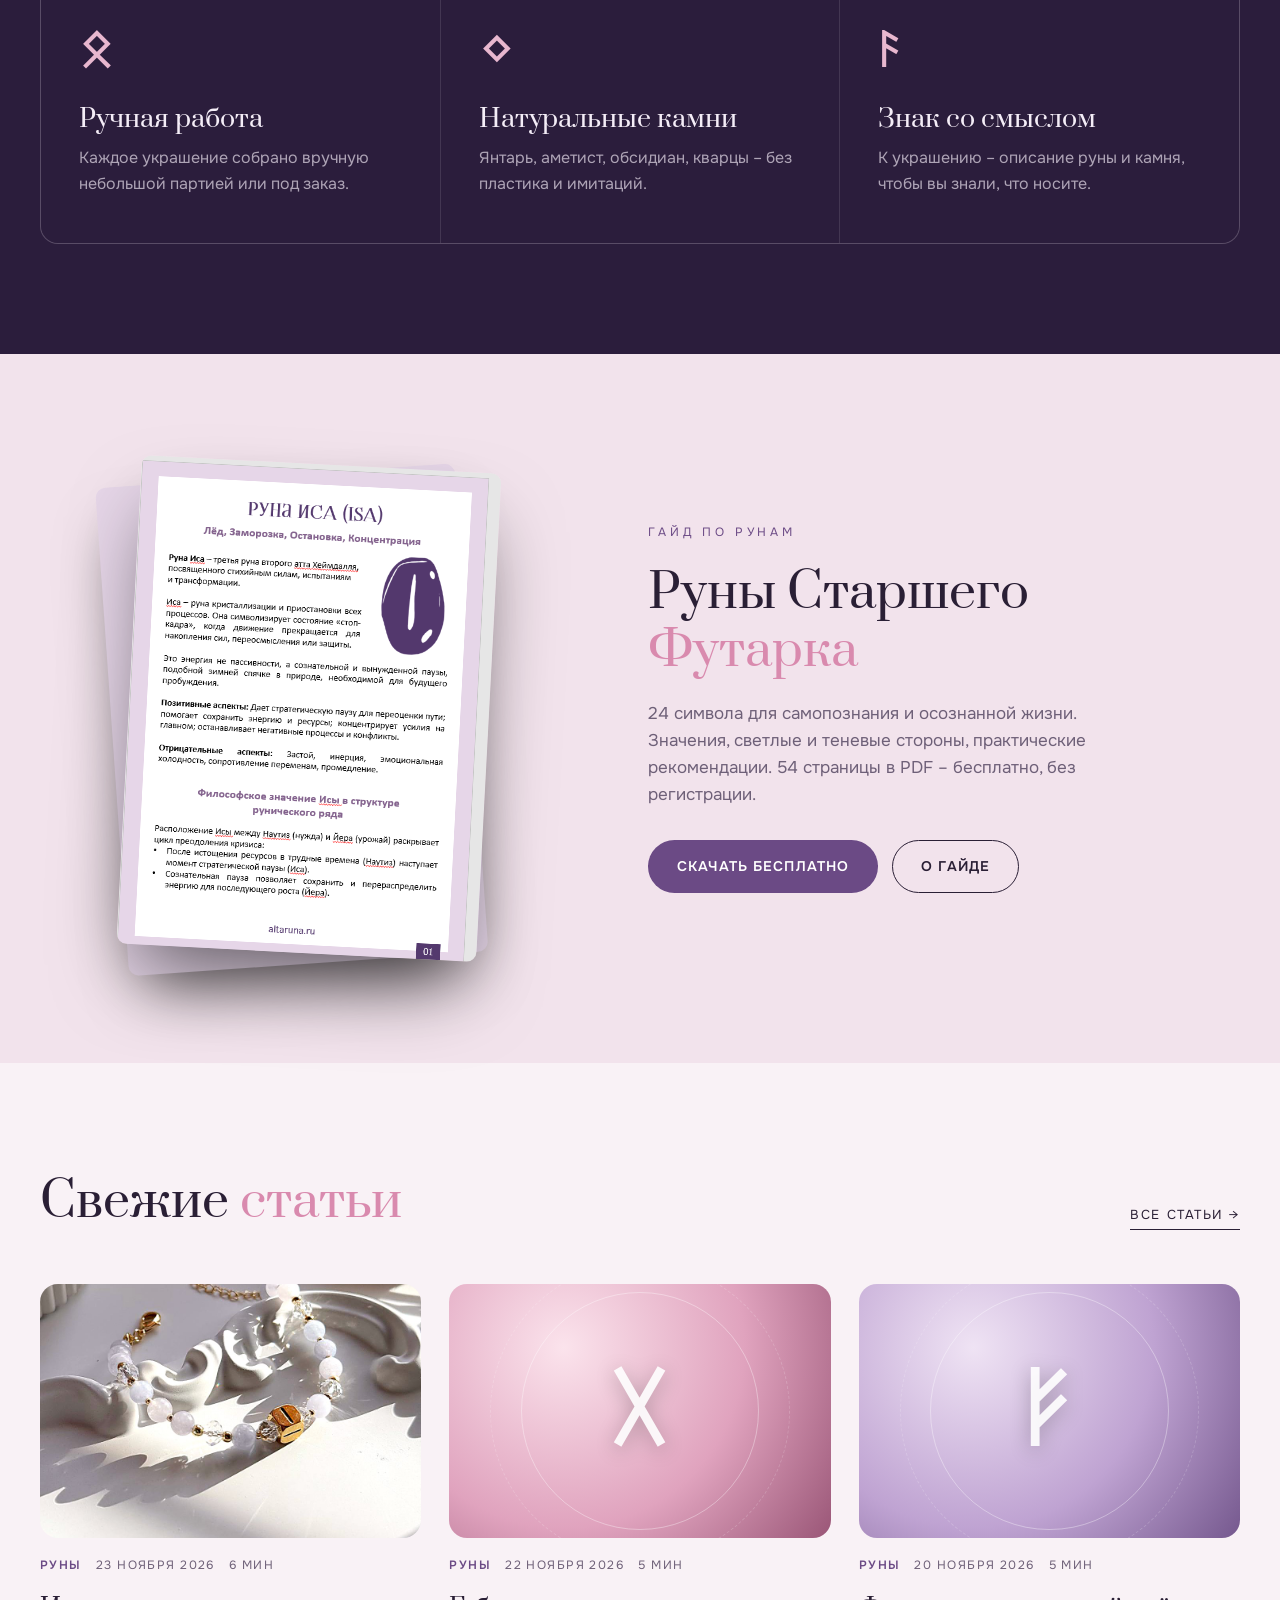
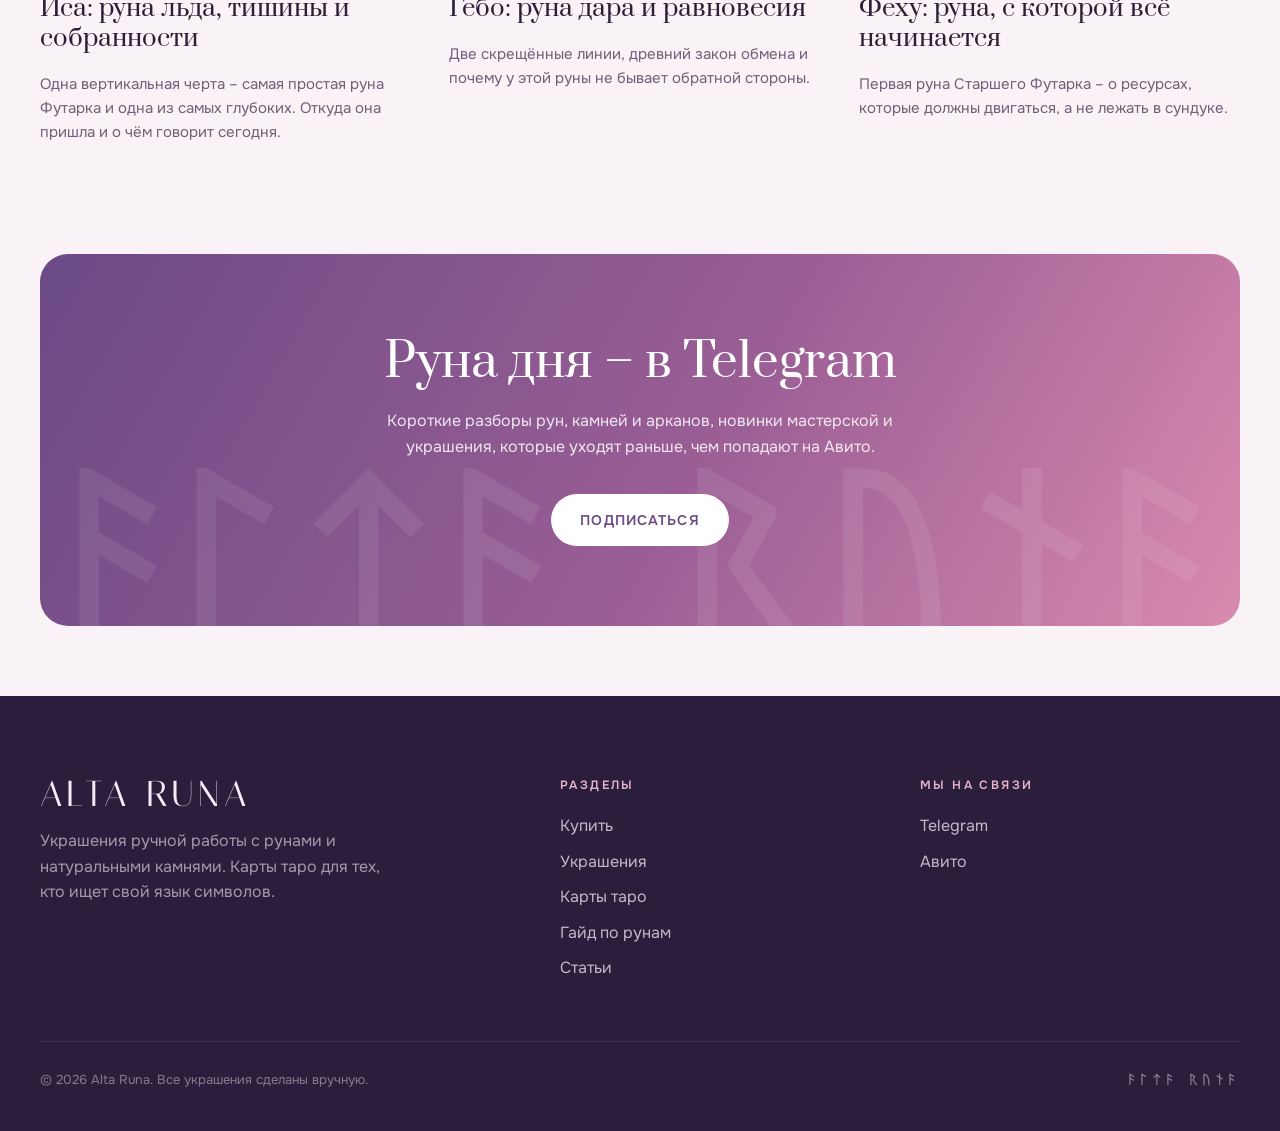
==== commit 792ccf0c: "Connect free rune guide and update guide landing copy" ====
--- a/index.html
+++ b/index.html
@@ -101,8 +101,8 @@
     </div>
     <div class="reveal">
       <span class="eyebrow" style="color:var(--accent)">Гайд по рунам</span>
-      <h2>Узнайте, <em>что говорит</em> ваша руна</h2>
-      <p>Бесплатный гайд по всем 24 рунам Старшего Футарка: значения, светлые и теневые стороны, место в руническом ряду. А для тех, кто хочет глубже, – гайд о сочетаниях рун и камней.</p>
+      <h2>Руны Старшего <em>Футарка</em></h2>
+      <p>24 символа для самопознания и осознанной жизни. Значения, светлые и теневые стороны, практические рекомендации. 54 страницы в PDF – бесплатно, без регистрации.</p>
       <div class="hero__cta">
         <a href="#" data-guide-free class="btn btn--accent" download>Скачать бесплатно</a>
         <a href="guide.html" class="btn btn--ghost">О гайде</a>
--- a/assets/style.css
+++ b/assets/style.css
@@ -1,3 +1,4 @@
+@import url("https://fonts.googleapis.com/css2?family=Italiana&display=swap");
 /* ===================== ALTA RUNA ===================== */
 :root{
   --bg:#F9F2F6;
@@ -16,7 +17,7 @@
   --wrap:1200px;
   --serif:"Prata", Georgia, serif;
   --sans:"Onest", system-ui, -apple-system, "Segoe UI", sans-serif;
-  --rune:"Noto Sans Runic", "Segoe UI Historic", "Segoe UI Symbol", serif;
+  --rune:"BabelStone Elder","Noto Sans Runic","Segoe UI Historic","Segoe UI Symbol",serif;
 }
 *{box-sizing:border-box;margin:0;padding:0}
 html{scroll-behavior:smooth}
@@ -30,7 +31,7 @@
 .header{position:sticky;top:0;z-index:50;background:rgba(249,242,246,.82);backdrop-filter:blur(14px);-webkit-backdrop-filter:blur(14px);border-bottom:1px solid var(--line)}
 .header.on-dark{background:rgba(43,29,60,.8);color:var(--bone);border-color:rgba(244,237,247,.12)}
 .header__in{display:flex;align-items:center;justify-content:space-between;height:72px}
-.logo{display:flex;align-items:center;gap:10px;font-family:var(--serif);font-size:24px;letter-spacing:.22em;font-weight:600;text-transform:uppercase}
+.logo{display:flex;align-items:center;gap:10px;font-family:var(--serif);font-size:24px;letter-spacing:.22em;font-weight:400;text-transform:uppercase;font-weight:400;font-synthesis:none}
 .logo .rune{font-size:22px;color:var(--accent-2);letter-spacing:0}
 .nav{display:flex;align-items:center;gap:28px}
 .nav a{font-size:14px;letter-spacing:.08em;text-transform:uppercase;opacity:.75;transition:opacity .2s}
@@ -56,7 +57,7 @@
 .hero::before{content:"";position:absolute;inset:0;background:radial-gradient(35% 45% at 92% 15%, rgba(217,138,174,.30), transparent 70%), radial-gradient(60% 70% at 78% 50%, rgba(155,123,186,.42), transparent 70%), radial-gradient(40% 50% at 10% 100%, rgba(232,150,190,.22), transparent 70%)}
 .hero__in{position:relative;display:grid;grid-template-columns:1.1fr 1fr;align-items:center;gap:40px;min-height:calc(100vh - 72px);max-height:900px;padding:60px 0}
 .eyebrow{font-size:12px;letter-spacing:.32em;text-transform:uppercase;color:var(--accent-2);margin-bottom:22px;display:block}
-.hero h1{font-family:var(--serif);font-weight:500;font-size:clamp(48px,6.4vw,96px);line-height:.98;letter-spacing:-.01em}
+.hero h1{font-family:var(--serif);font-weight:400;font-size:clamp(48px,6.4vw,96px);line-height:.98;letter-spacing:-.01em;font-weight:400;font-synthesis:none}
 .hero h1 em{font-style:italic;color:var(--accent-2)}
 .hero p{margin-top:28px;max-width:470px;font-size:18px;color:rgba(244,237,247,.72)}
 .hero__cta{display:flex;flex-wrap:wrap;gap:14px;margin-top:40px}
@@ -82,7 +83,7 @@
 .section--alt{background:var(--bg-2)}
 .on-dark-section{background:var(--dark);color:var(--bone)}
 .sec-head{display:flex;align-items:end;justify-content:space-between;gap:30px;margin-bottom:54px;flex-wrap:wrap}
-.sec-head h2,.page-title h1{font-family:var(--serif);font-weight:500;font-size:clamp(38px,4.6vw,64px);line-height:1.02}
+.sec-head h2,.page-title h1{font-family:var(--serif);font-weight:400;font-size:clamp(38px,4.6vw,64px);line-height:1.02;font-weight:400;font-synthesis:none}
 .sec-head h2 em,.page-title h1 em{font-style:italic;color:var(--pink)}
 .sec-head p{max-width:420px;color:var(--ink-soft)}
 .link-arrow{font-size:13px;letter-spacing:.12em;text-transform:uppercase;border-bottom:1px solid currentColor;padding-bottom:3px;white-space:nowrap}
@@ -94,7 +95,7 @@
 .coll::after{content:"";position:absolute;inset:0;background:linear-gradient(to top, rgba(0,0,0,.55), transparent 60%);z-index:-1}
 .coll__sym{position:absolute;top:30px;right:36px;font-family:var(--rune);font-size:150px;line-height:1;opacity:.28;z-index:-1;transition:transform .6s}
 .coll:hover .coll__sym{transform:rotate(-8deg) scale(1.08)}
-.coll h3{font-family:var(--serif);font-size:44px;font-weight:500;line-height:1}
+.coll h3{font-family:var(--serif);font-size:44px;font-weight:400;line-height:1;font-weight:400;font-synthesis:none}
 .coll p{margin-top:10px;opacity:.85;max-width:340px}
 .coll .link-arrow{margin-top:24px;align-self:flex-start}
 
@@ -124,10 +125,10 @@
 .badge{position:absolute;top:16px;left:16px;background:var(--pink-soft);color:#8E3F66;font-size:11px;letter-spacing:.14em;text-transform:uppercase;font-weight:700;padding:6px 12px;border-radius:999px;z-index:2}
 .card__body{padding:24px 24px 26px;display:flex;flex-direction:column;flex:1}
 .card__meta{font-size:12px;letter-spacing:.14em;text-transform:uppercase;color:var(--pink)}
-.card__title{font-family:var(--serif);font-size:27px;font-weight:600;line-height:1.1;margin:8px 0 10px}
+.card__title{font-family:var(--serif);font-size:27px;font-weight:400;line-height:1.1;margin:8px 0 10px;font-weight:400;font-synthesis:none}
 .card__desc{color:var(--ink-soft);font-size:15px;flex:1}
 .card__foot{display:flex;align-items:center;justify-content:space-between;gap:12px;margin-top:22px;padding-top:18px;border-top:1px solid var(--line)}
-.price{font-family:var(--serif);font-size:28px;font-weight:600}
+.price{font-family:var(--serif);font-size:28px;font-weight:400;font-weight:400;font-synthesis:none}
 .price small{font-size:18px}
 
 /* ---------- Article cards ---------- */
@@ -138,7 +139,7 @@
 .a-card__cover .art__sym{font-size:90px}
 .a-card__meta{display:flex;gap:14px;font-size:12px;letter-spacing:.12em;text-transform:uppercase;color:var(--ink-soft)}
 .a-card__meta b{color:var(--accent);font-weight:600}
-.a-card h3{font-family:var(--serif);font-size:28px;line-height:1.12;font-weight:600;transition:color .2s}
+.a-card h3{font-family:var(--serif);font-size:28px;line-height:1.12;font-weight:400;transition:color .2s;font-weight:400;font-synthesis:none}
 .a-card:hover h3{color:var(--accent)}
 .a-card p{color:var(--ink-soft);font-size:15px}
 
@@ -146,10 +147,10 @@
 .features{display:grid;grid-template-columns:repeat(3,1fr);gap:1px;background:rgba(244,237,247,.12);border:1px solid rgba(244,237,247,.12);border-radius:var(--radius);overflow:hidden}
 .feature{background:var(--dark);padding:46px 38px}
 .feature .rune{font-size:42px;color:var(--accent-2)}
-.feature h3{font-family:var(--serif);font-size:30px;font-weight:500;margin:20px 0 10px}
+.feature h3{font-family:var(--serif);font-size:30px;font-weight:400;margin:20px 0 10px;font-weight:400;font-synthesis:none}
 .feature p{color:rgba(244,237,247,.65)}
 .about-grid{display:grid;grid-template-columns:1fr 1fr;gap:70px;align-items:end;margin-bottom:60px}
-.about-grid h2{font-family:var(--serif);font-weight:500;font-size:clamp(38px,4.6vw,64px);line-height:1.02}
+.about-grid h2{font-family:var(--serif);font-weight:400;font-size:clamp(38px,4.6vw,64px);line-height:1.02;font-weight:400;font-synthesis:none}
 .about-grid h2 em{font-style:italic;color:var(--accent-2)}
 .about-grid p{color:rgba(244,237,247,.72);font-size:17px}
 .about-grid p+p{margin-top:16px}
@@ -157,7 +158,7 @@
 /* ---------- CTA ---------- */
 .cta{border-radius:28px;padding:80px 60px;text-align:center;position:relative;overflow:hidden;background:linear-gradient(120deg,var(--accent) 0%,#9A5E95 55%,var(--pink) 100%);color:#fff}
 .cta::before{content:"ᚨᛚᛏᚨ ᚱᚢᚾᚨ";position:absolute;inset:auto 0 -40px 0;font-family:var(--rune);font-size:200px;opacity:.08;white-space:nowrap;line-height:1}
-.cta h2{font-family:var(--serif);font-weight:500;font-size:clamp(36px,4.4vw,58px);line-height:1.05;position:relative}
+.cta h2{font-family:var(--serif);font-weight:400;font-size:clamp(36px,4.4vw,58px);line-height:1.05;position:relative;font-weight:400;font-synthesis:none}
 .cta p{max-width:520px;margin:18px auto 34px;opacity:.85;position:relative}
 .cta .btn{background:#fff;color:var(--accent);position:relative}
 
@@ -174,14 +175,14 @@
 .article-hero{padding:70px 0 0}
 .article-hero .back{font-size:13px;letter-spacing:.12em;text-transform:uppercase;color:var(--ink-soft)}
 .article-hero .back:hover{color:var(--accent)}
-.article-hero h1{font-family:var(--serif);font-weight:500;font-size:clamp(40px,5.4vw,76px);line-height:1.02;margin:26px 0 20px;max-width:900px}
+.article-hero h1{font-family:var(--serif);font-weight:400;font-size:clamp(40px,5.4vw,76px);line-height:1.02;margin:26px 0 20px;max-width:900px;font-weight:400;font-synthesis:none}
 .article-cover{position:relative;aspect-ratio:21/9;border-radius:var(--radius);overflow:hidden;margin:44px 0 0;display:grid;place-items:center}
 .article-cover img{width:100%;height:100%;object-fit:cover}
 .article-cover .art__sym{font-size:clamp(110px,14vw,200px)}
 .prose{max-width:720px;margin:64px auto 0;font-size:18px;line-height:1.8}
-.prose > p:first-child{font-family:var(--serif);font-size:25px;line-height:1.5}
+.prose > p:first-child{font-family:var(--serif);font-size:25px;line-height:1.5;font-weight:400;font-synthesis:none}
 .prose p{margin-bottom:22px}
-.prose h2{font-family:var(--serif);font-weight:600;font-size:34px;line-height:1.15;margin:46px 0 16px}
+.prose h2{font-family:var(--serif);font-weight:400;font-size:34px;line-height:1.15;margin:46px 0 16px;font-weight:400;font-synthesis:none}
 .prose ul{margin:0 0 22px 0;list-style:none}
 .prose li{position:relative;padding-left:30px;margin-bottom:10px}
 .prose li::before{content:"ᛜ";font-family:var(--rune);position:absolute;left:0;top:0;color:var(--pink)}
@@ -250,8 +251,8 @@
 .guide-preview__back{position:absolute;inset:0;border-radius:10px;background:#E6D6E8;transform:rotate(-7deg) translate(-18px,10px);box-shadow:0 30px 60px -20px rgba(0,0,0,.5)}
 .inside{display:grid;grid-template-columns:repeat(4,1fr);gap:24px}
 .inside__item{padding:32px 28px;border:1px solid var(--line);border-radius:var(--radius);background:#FDFBFE}
-.inside__item span{font-family:var(--serif);font-size:44px;color:var(--pink);line-height:1}
-.inside__item h3{font-family:var(--serif);font-size:26px;font-weight:600;line-height:1.1;margin:18px 0 10px}
+.inside__item span{font-family:var(--serif);font-size:44px;color:var(--pink);line-height:1;font-weight:400;font-synthesis:none}
+.inside__item h3{font-family:var(--serif);font-size:26px;font-weight:400;line-height:1.1;margin:18px 0 10px;font-weight:400;font-synthesis:none}
 .inside__item p{color:var(--ink-soft);font-size:15px}
 .futhark{display:grid;grid-template-columns:repeat(8,1fr);gap:14px}
 .futhark__aett{grid-column:1/-1;font-size:12px;letter-spacing:.24em;text-transform:uppercase;color:var(--ink-soft);margin:18px 0 2px}
@@ -260,7 +261,7 @@
 .rune-tile:nth-child(odd) .rune{color:var(--pink)}
 .rune-tile:hover{border-color:var(--pink);transform:translateY(-4px);box-shadow:0 18px 30px -18px rgba(60,35,85,.4)}
 .rune-tile .rune{font-size:clamp(30px,3.4vw,46px);color:var(--accent);line-height:1}
-.rune-tile b{font-family:var(--serif);font-size:19px;font-weight:600}
+.rune-tile b{font-family:var(--serif);font-size:19px;font-weight:400;font-weight:400;font-synthesis:none}
 .dot{display:inline-block;width:10px;height:10px;border-radius:50%;border:1px solid var(--accent);vertical-align:middle;margin-right:4px}
 .dot--free{background:var(--accent)}
 .offers{display:grid;grid-template-columns:1fr 1fr;gap:24px;max-width:960px}
@@ -268,8 +269,8 @@
 .offer--main{background:var(--dark);color:var(--bone);border-color:var(--dark)}
 .offer__tag{font-size:12px;letter-spacing:.2em;text-transform:uppercase;color:var(--accent)}
 .offer--main .offer__tag{color:var(--accent-2)}
-.offer h3{font-family:var(--serif);font-size:44px;font-weight:500;line-height:1;margin:14px 0 6px}
-.offer__sub{font-family:var(--serif);font-size:24px;opacity:.75}
+.offer h3{font-family:var(--serif);font-size:44px;font-weight:400;line-height:1;margin:14px 0 6px;font-weight:400;font-synthesis:none}
+.offer__sub{font-family:var(--serif);font-size:24px;opacity:.75;font-weight:400;font-synthesis:none}
 .offer ul{list-style:none;margin:26px 0 34px;flex:1}
 .offer li{padding:10px 0 10px 28px;position:relative;border-bottom:1px solid var(--line)}
 .offer--main li{border-color:rgba(244,237,247,.12)}
@@ -278,7 +279,7 @@
 .offer .btn--ghost:hover{background:var(--accent);border-color:var(--accent);color:#fff}
 .guide-promo{display:grid;grid-template-columns:1fr 1.1fr;gap:70px;align-items:center}
 .guide-promo .guide-preview{width:min(360px,80%)}
-.guide-promo h2{font-family:var(--serif);font-weight:500;font-size:clamp(38px,4.6vw,64px);line-height:1.02}
+.guide-promo h2{font-family:var(--serif);font-weight:400;font-size:clamp(38px,4.6vw,64px);line-height:1.02;font-weight:400;font-synthesis:none}
 .guide-promo h2 em{font-style:italic;color:var(--pink)}
 .guide-promo p{margin:20px 0 32px;color:var(--ink-soft);font-size:17px;max-width:480px}
 .guide-promo .hero__cta{margin-top:0}
@@ -300,13 +301,13 @@
 
 /* розовые акценты гайда */
 .pro{display:grid;grid-template-columns:1fr 1fr;gap:60px;align-items:center;padding:64px;border-radius:28px;background:linear-gradient(135deg,var(--pink-soft) 0%,#EAD9F0 100%)}
-.pro h2{font-family:var(--serif);font-weight:500;font-size:clamp(36px,4.2vw,58px);line-height:1.03}
+.pro h2{font-family:var(--serif);font-weight:400;font-size:clamp(36px,4.2vw,58px);line-height:1.03;font-weight:400;font-synthesis:none}
 .pro h2 em{font-style:italic;color:var(--accent)}
 .pro > div > p{margin-top:18px;color:var(--ink-soft);font-size:17px}
 .pro__list{display:grid;gap:14px}
 .pro__item{display:flex;gap:18px;align-items:flex-start;background:rgba(255,255,255,.7);border-radius:16px;padding:20px 22px}
 .pro__item .rune{font-size:30px;color:var(--pink);line-height:1;min-width:34px;text-align:center}
-.pro__item h3{font-family:var(--serif);font-size:23px;font-weight:600;line-height:1.1;margin-bottom:4px}
+.pro__item h3{font-family:var(--serif);font-size:23px;font-weight:400;line-height:1.1;margin-bottom:4px;font-weight:400;font-synthesis:none}
 .pro__item p{font-size:14.5px;color:var(--ink-soft)}
 .offer--main{background:linear-gradient(150deg,var(--dark) 0%,#4A2C5E 60%,#7A3E6A 100%)}
 .offer .offer__tag{color:var(--pink)}
@@ -325,8 +326,8 @@
 .pthumb{aspect-ratio:1;border-radius:12px;overflow:hidden;border:2px solid transparent;padding:0;cursor:pointer;background:none;opacity:.65;transition:.2s}
 .pthumb img{width:100%;height:100%;object-fit:cover}
 .pthumb.active,.pthumb:hover{opacity:1;border-color:var(--pink)}
-.pinfo h1{font-family:var(--serif);font-weight:500;font-size:clamp(38px,4.2vw,58px);line-height:1.03;margin:10px 0 18px}
-.pprice{font-family:var(--serif);font-size:40px;font-weight:600}
+.pinfo h1{font-family:var(--serif);font-weight:400;font-size:clamp(38px,4.2vw,58px);line-height:1.03;margin:10px 0 18px;font-weight:400;font-synthesis:none}
+.pprice{font-family:var(--serif);font-size:40px;font-weight:400;font-weight:400;font-synthesis:none}
 .pprice small{font-size:26px}
 .plead{font-size:18px;color:var(--ink-soft);margin:18px 0 30px}
 .pbuy{display:flex;flex-wrap:wrap;gap:12px}
@@ -336,14 +337,14 @@
 .pfacts small{font-size:12px;letter-spacing:.08em;text-transform:uppercase;color:var(--ink-soft)}
 .pdetail{border-top:1px solid var(--line)}
 .pdetail:last-child{border-bottom:1px solid var(--line)}
-.pdetail summary{list-style:none;cursor:pointer;padding:20px 0;font-family:var(--serif);font-size:24px;font-weight:600;display:flex;justify-content:space-between;align-items:center}
+.pdetail summary{list-style:none;cursor:pointer;padding:20px 0;font-family:var(--serif);font-size:24px;font-weight:400;display:flex;justify-content:space-between;align-items:center;font-weight:400;font-synthesis:none}
 .pdetail summary::-webkit-details-marker{display:none}
 .pdetail summary::after{content:"+";font-family:var(--sans);font-weight:300;font-size:26px;color:var(--pink);transition:transform .3s}
 .pdetail[open] summary::after{transform:rotate(45deg)}
 .pdetail p{padding:0 0 22px;color:var(--ink-soft);font-size:16px}
 .prose .product-link{display:flex;gap:20px;align-items:center;padding:18px;border-radius:var(--radius);background:var(--pink-soft);border:0;color:var(--ink);margin:30px 0}
 .prose .product-link img{width:110px;height:110px;border-radius:12px;object-fit:cover}
-.prose .product-link b{display:block;font-family:var(--serif);font-size:24px;line-height:1.15}
+.prose .product-link b{display:block;font-family:var(--serif);font-size:24px;line-height:1.15;font-weight:400;font-synthesis:none}
 .prose .product-link span{font-size:14px;color:var(--accent);letter-spacing:.08em;text-transform:uppercase}
 @media (max-width:900px){
   .product__grid{grid-template-columns:1fr;gap:36px}
@@ -353,3 +354,53 @@
 /* Prata has a single regular weight; avoid synthetic bold/italic in headings. */
 .hero h1,.sec-head h2,.page-title h1{font-weight:400;line-height:1.12}
 .hero h1 em{font-style:normal}
+
+/* ALTA RUNA: Prata typography trial */
+.hero h1{font-size:clamp(36px,5.1vw,76px);line-height:1.15;font-weight:400;font-synthesis:none}
+.sec-head h2{font-size:clamp(30px,3.8vw,48px);line-height:1.2;font-weight:400;font-synthesis:none}
+.page-title h1{font-size:clamp(32px,4vw,52px);line-height:1.18;font-weight:400;font-synthesis:none}
+.coll h3{font-size:36px;line-height:1.2;font-weight:400;font-synthesis:none}
+.cta h2{font-size:clamp(30px,3.7vw,48px);line-height:1.2;font-weight:400;font-synthesis:none}
+.feature h3{font-size:25px;line-height:1.25;font-weight:400;font-synthesis:none}
+.card__title{font-size:23px;line-height:1.25;font-weight:400;font-synthesis:none}
+.pinfo h1{font-size:clamp(30px,3.4vw,46px);line-height:1.18;font-weight:400;font-synthesis:none}
+.a-card h3{font-size:24px;line-height:1.25;font-weight:400;font-synthesis:none}
+.article-hero h1{font-size:clamp(32px,4.3vw,60px);line-height:1.18;font-weight:400;font-synthesis:none}
+.prose h2{font-size:28px;line-height:1.3;font-weight:400;font-synthesis:none}
+.prose > p:first-child{font-size:22px;line-height:1.5;font-weight:400;font-synthesis:none}
+.price{font-size:24px;line-height:1.2;font-weight:400;font-synthesis:none}
+.pprice{font-size:34px;line-height:1.2;font-weight:400;font-synthesis:none}
+.offer h3{font-size:36px;line-height:1.2;font-weight:400;font-synthesis:none}
+.rune-tile b{font-size:18px;line-height:1.25;font-weight:400;font-synthesis:none}
+.about-grid h2{font-size:clamp(30px,3.8vw,48px);line-height:1.2;font-weight:400;font-synthesis:none}
+.guide-promo h2{font-size:clamp(30px,3.8vw,48px);line-height:1.2;font-weight:400;font-synthesis:none}
+.pro h2{font-size:clamp(30px,3.7vw,48px);line-height:1.2;font-weight:400;font-synthesis:none}
+.inside__item h3{font-size:24px;line-height:1.25;font-weight:400;font-synthesis:none}
+.inside__item span{font-size:36px;line-height:1.15;font-weight:400;font-synthesis:none}
+.offer__sub{font-size:22px;line-height:1.25;font-weight:400;font-synthesis:none}
+.pro__item h3{font-size:22px;line-height:1.25;font-weight:400;font-synthesis:none}
+.pdetail summary{font-size:22px;line-height:1.25;font-weight:400;font-synthesis:none}
+.prose .product-link b{font-size:22px;line-height:1.25;font-weight:400;font-synthesis:none}
+.hero h1 em,.sec-head h2 em,.page-title h1 em,.about-grid h2 em,.guide-promo h2 em,.pro h2 em{font-style:normal}
+.btn--sm{font-size:13px}
+.badge{font-size:12px}
+@media(max-width:560px){.prose > p:first-child{font-size:20px}}
+
+/* Original brand wordmark */
+.logo--brand{flex-shrink:0;display:inline-flex;align-items:center}
+.logo--brand img{display:block;width:164px;height:auto}
+.header.on-dark .logo--brand img,.footer .logo--brand img{filter:brightness(0) invert(1)}
+.footer .logo--brand img{width:190px}
+@media(max-width:560px){.logo--brand img{width:136px}}
+
+
+/* Italiana wordmark trial */
+.logo--brand{font-family:"Italiana",Georgia,serif;font-size:36px;font-weight:400;letter-spacing:.12em;line-height:1;white-space:nowrap;font-synthesis:none;color:#2F0544}
+.header.on-dark .logo--brand,.footer .logo--brand{color:var(--bone)}
+.footer .logo--brand{display:inline-flex;flex-direction:column;gap:8px;font-size:36px}
+.logo--brand small{font-family:var(--sans);font-size:9px;letter-spacing:.14em;font-weight:400}
+@media(max-width:560px){.header .logo--brand{font-size:26px;letter-spacing:.08em}}
+
+/* Elder Futhark web font trial */
+@font-face{font-family:"BabelStone Elder";src:url("./BabelStoneRunicElderFuthark.woff2") format("woff2");font-style:normal;font-weight:400;font-display:swap}
+.footer .logo--brand{gap:0}
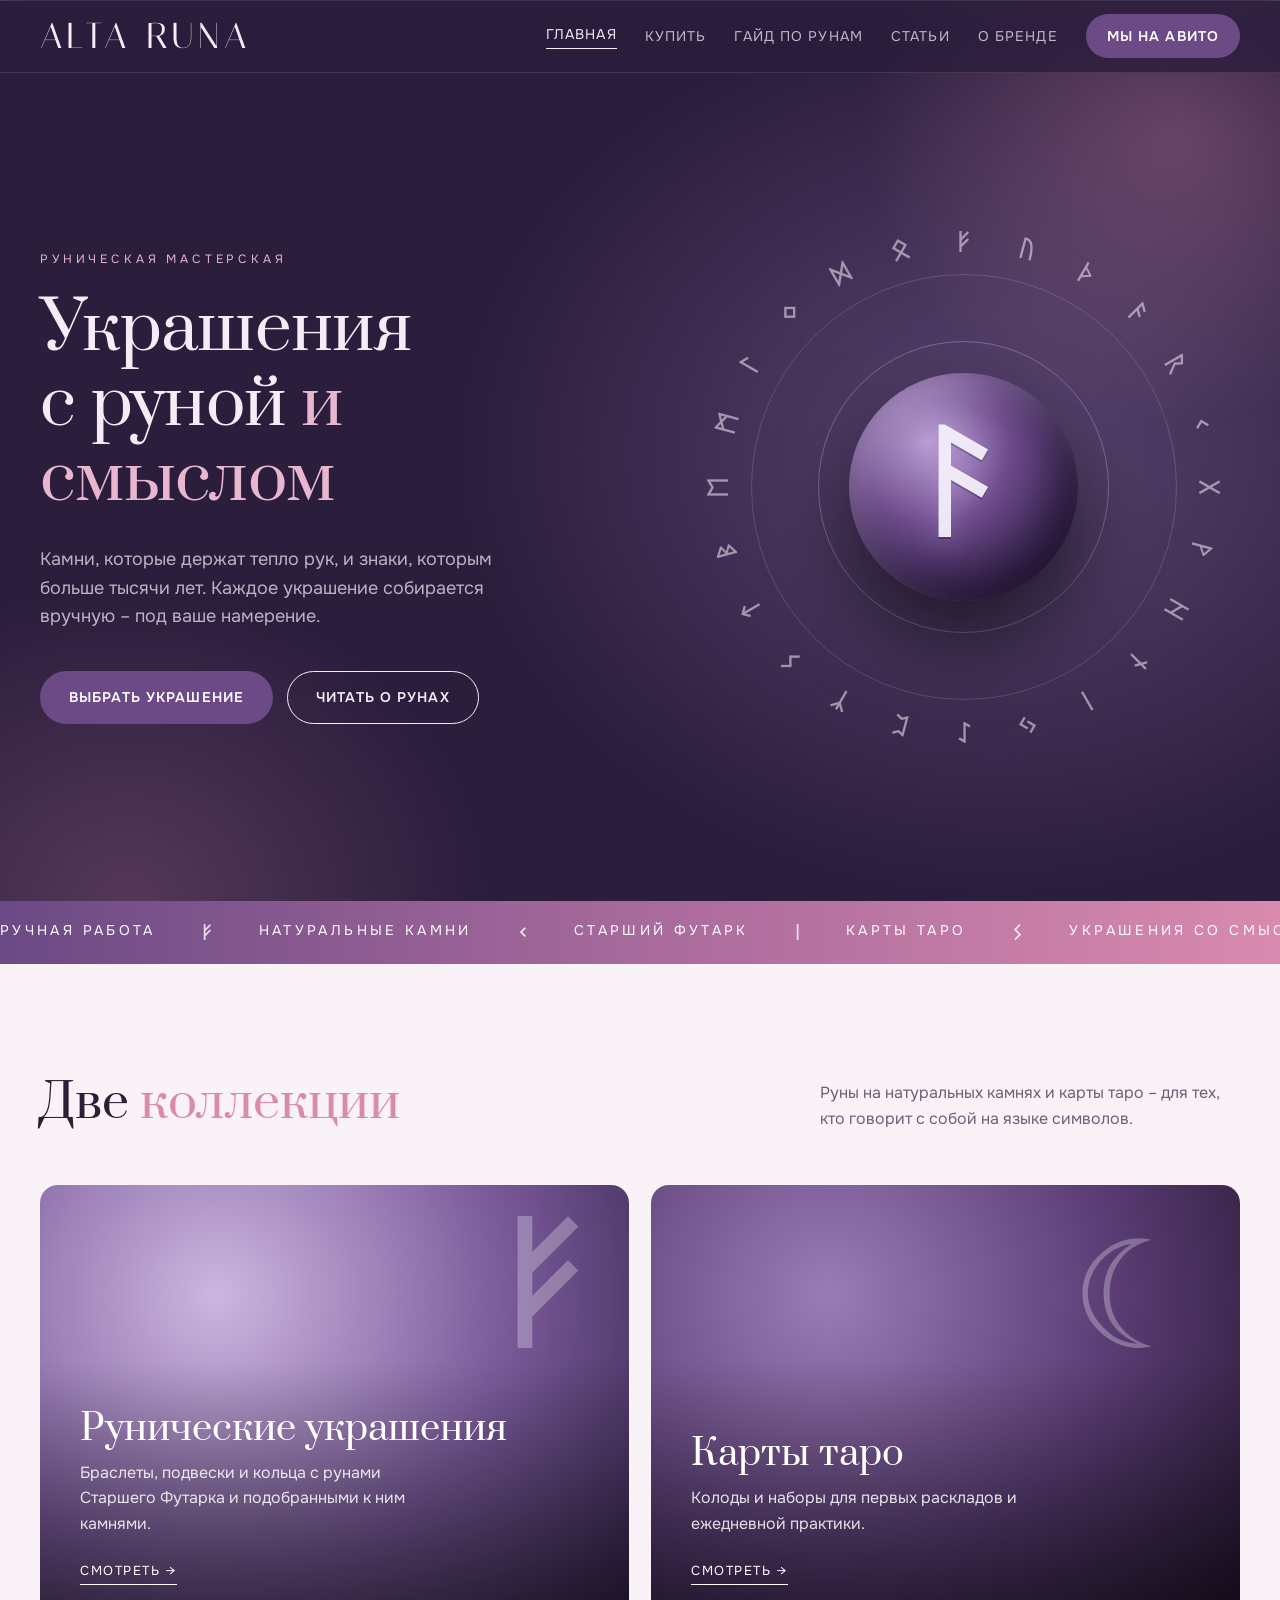
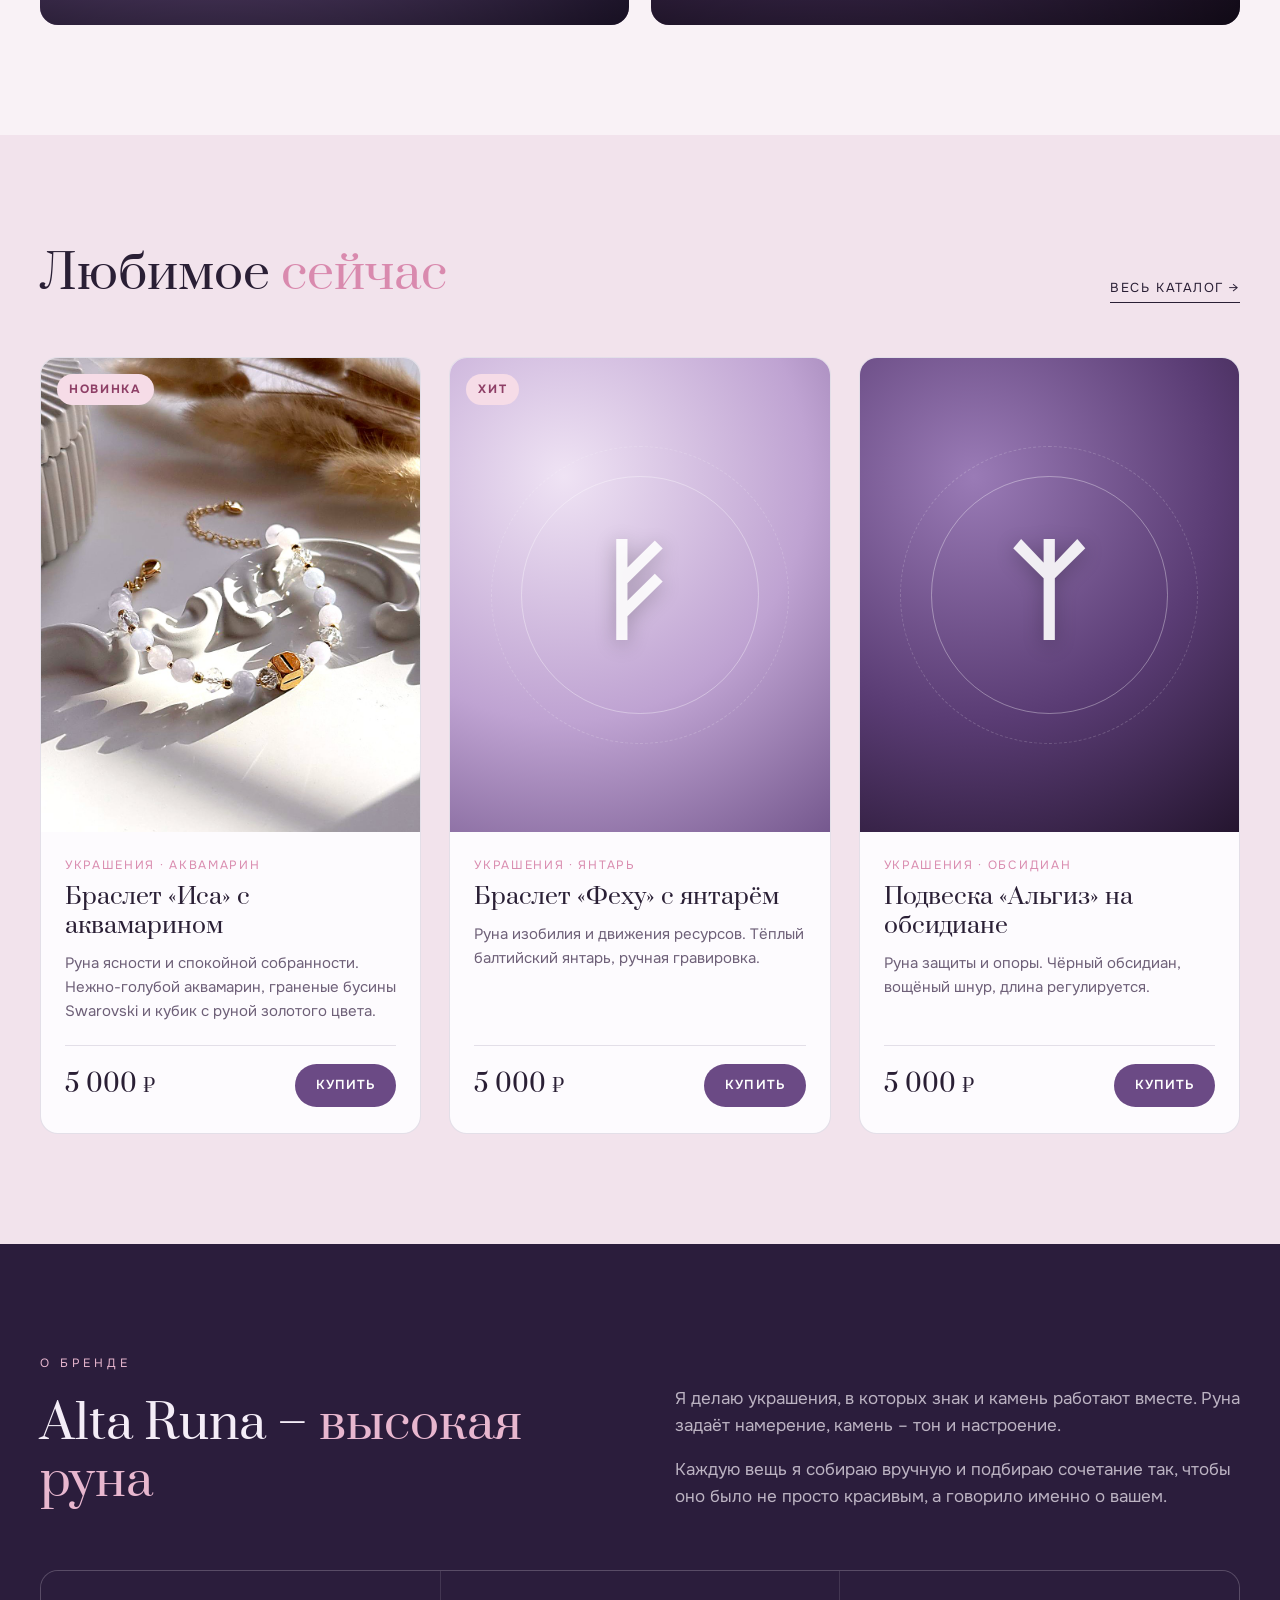
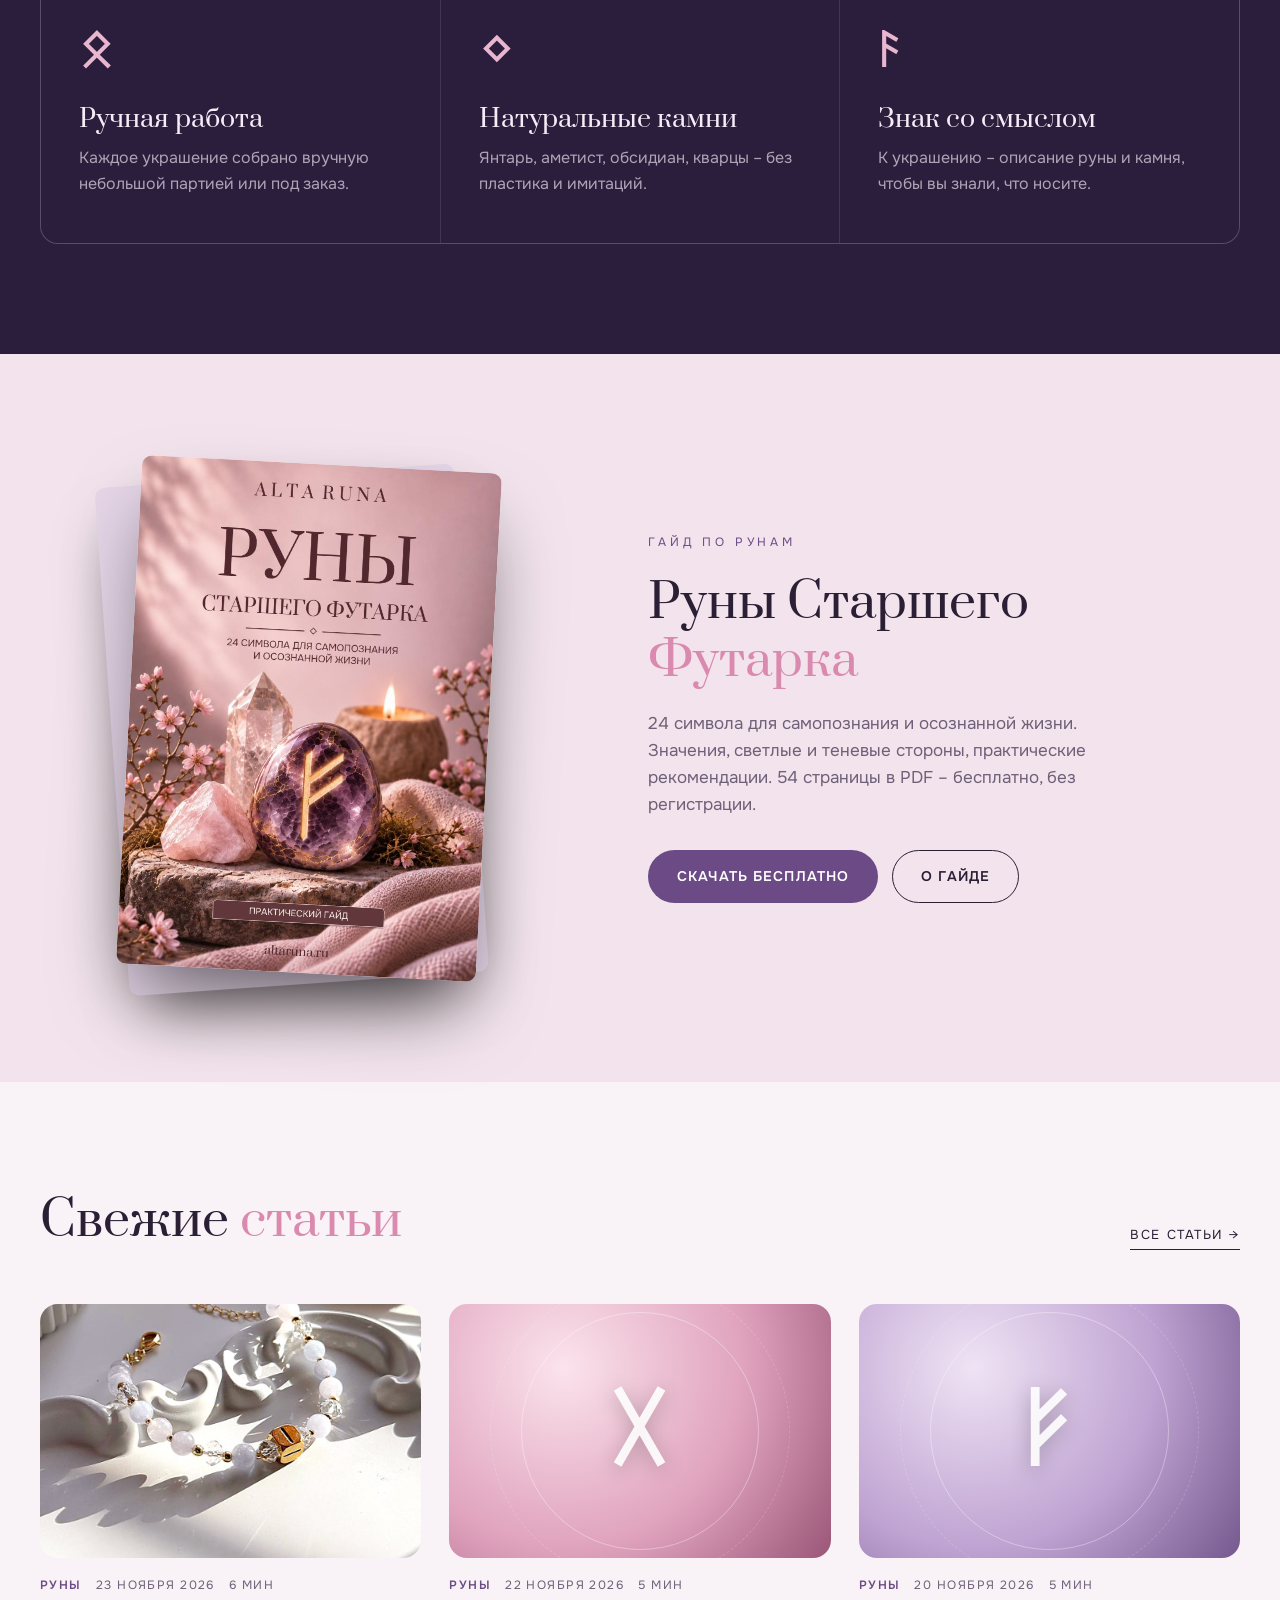
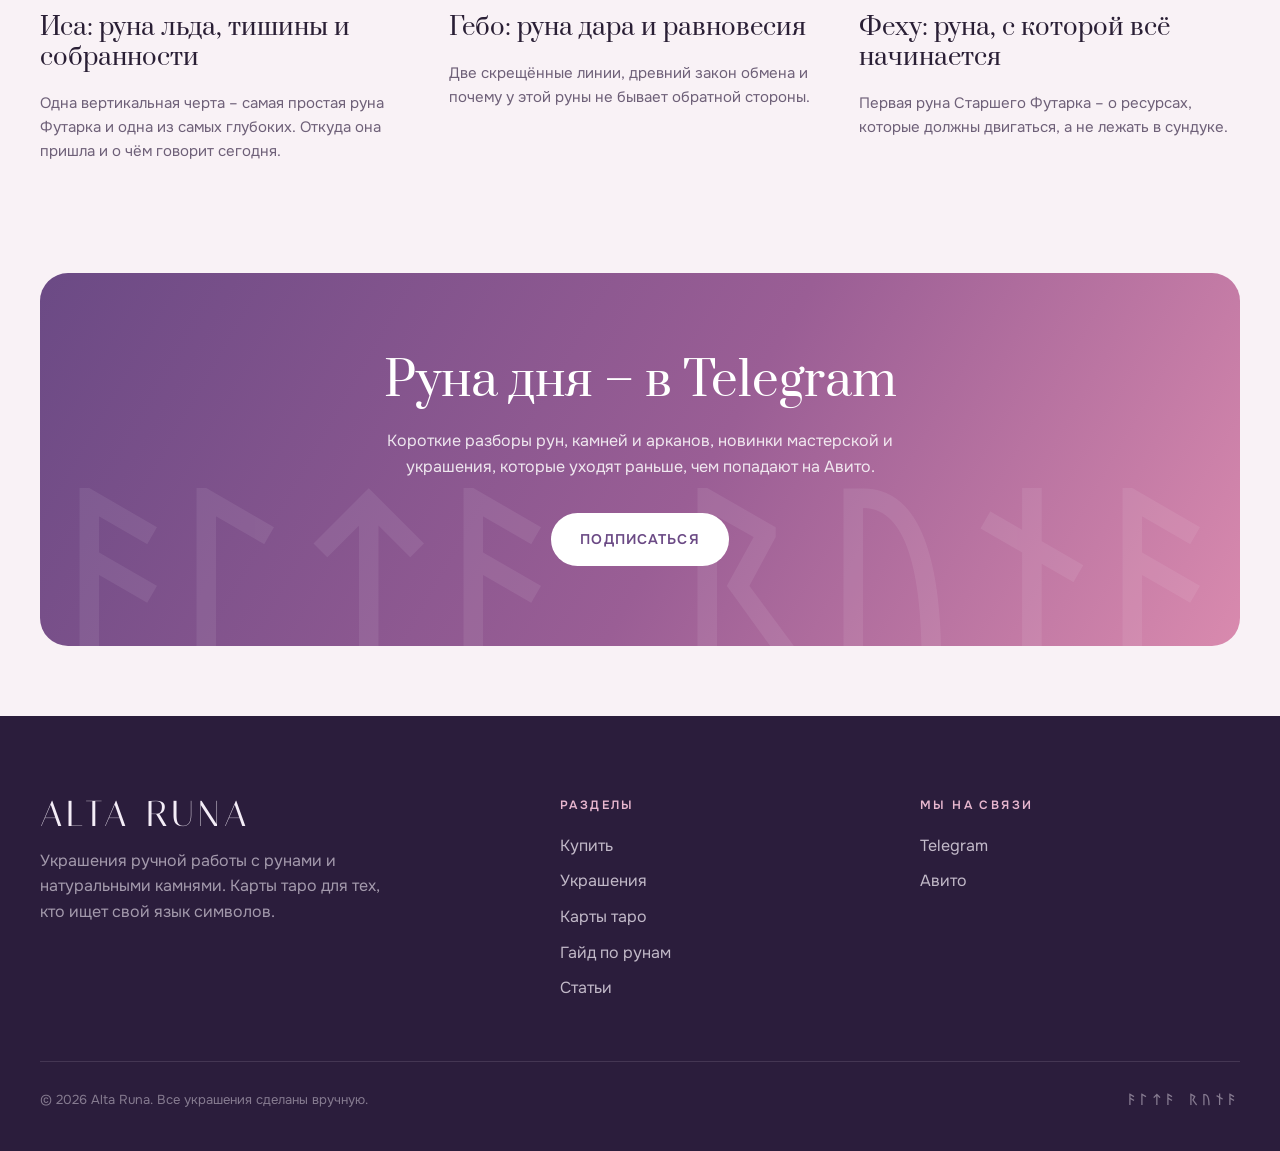
==== commit cc48fed0: "Redesign free guide landing with original PDF previews" ====
--- a/index.html
+++ b/index.html
@@ -97,7 +97,7 @@
   <div class="wrap guide-promo">
     <div class="guide-preview">
       <div class="guide-preview__back"></div>
-      <img src="images/guide-preview.png" alt="Страница гайда по рунам">
+      <img src="images/guide-cover.jpg" alt="Обложка гайда Руны Старшего Футарка">
     </div>
     <div class="reveal">
       <span class="eyebrow" style="color:var(--accent)">Гайд по рунам</span>
--- a/assets/style.css
+++ b/assets/style.css
@@ -404,3 +404,29 @@
 /* Elder Futhark web font trial */
 @font-face{font-family:"BabelStone Elder";src:url("./BabelStoneRunicElderFuthark.woff2") format("woff2");font-style:normal;font-weight:400;font-display:swap}
 .footer .logo--brand{gap:0}
+
+/* Guide landing */
+.guide-hero{background:var(--bg-2);padding:64px 0 72px;color:var(--ink)}
+.guide-hero__grid{display:grid;grid-template-columns:1.15fr 1fr;align-items:center;gap:64px}
+.guide-hero .eyebrow,.guide-next .eyebrow{color:var(--accent)}
+.guide-hero h1{font-family:var(--serif);font-size:clamp(34px,4.6vw,64px);font-weight:400;line-height:1.18;margin:20px 0}
+.guide-hero p{max-width:530px;color:var(--ink-soft);font-size:17px}
+.guide-hero .guide-lead{font-size:clamp(20px,2.3vw,28px);color:var(--ink);margin-bottom:18px}
+.guide-hero .guide-note{font-size:13px;margin-top:20px}
+.guide-cover{display:block;width:min(100%,350px);height:auto;margin:auto;border-radius:3px;box-shadow:0 24px 50px -18px rgba(43,29,60,.35)}
+.guide-stats{display:grid;grid-template-columns:repeat(3,1fr);padding-block:34px;border-bottom:1px solid var(--line);text-align:center}
+.guide-stats div+div{border-left:1px solid var(--line)}
+.guide-stats strong{display:block;font:400 clamp(30px,4vw,48px)/1.2 var(--serif);color:var(--accent)}
+.guide-stats span{font-size:14px;color:var(--ink-soft)}
+.guide-inside{grid-template-columns:repeat(3,minmax(0,1fr))}
+.guide-gallery{display:grid;grid-template-columns:repeat(3,minmax(0,1fr));gap:24px}
+.guide-gallery figure{margin:0;min-width:0}
+.guide-gallery img{display:block;width:100%;height:auto;border-radius:4px;box-shadow:0 12px 28px rgba(43,29,60,.12)}
+.guide-gallery figcaption{text-align:center;font-size:14px;color:var(--ink-soft);margin-top:14px}
+.guide-next{max-width:760px;margin:auto;text-align:center}
+.guide-next h2,.guide-final h2{font:400 clamp(28px,3.5vw,44px)/1.25 var(--serif);margin:16px 0}
+.guide-next p{color:var(--ink-soft)}
+.guide-final{background:var(--dark);color:var(--bone);border-radius:24px;text-align:center;padding:48px 24px}
+.guide-final p{margin-bottom:24px}
+@media(max-width:800px){.guide-hero__grid{grid-template-columns:1fr;gap:36px}.guide-hero{padding:42px 0}.guide-inside{grid-template-columns:repeat(2,minmax(0,1fr))}.guide-gallery{gap:12px}}
+@media(max-width:560px){.guide-inside{grid-template-columns:1fr}.guide-gallery{grid-template-columns:1fr;gap:28px}.guide-gallery figure{max-width:360px;margin:auto}.guide-cover{width:min(82%,300px)}}
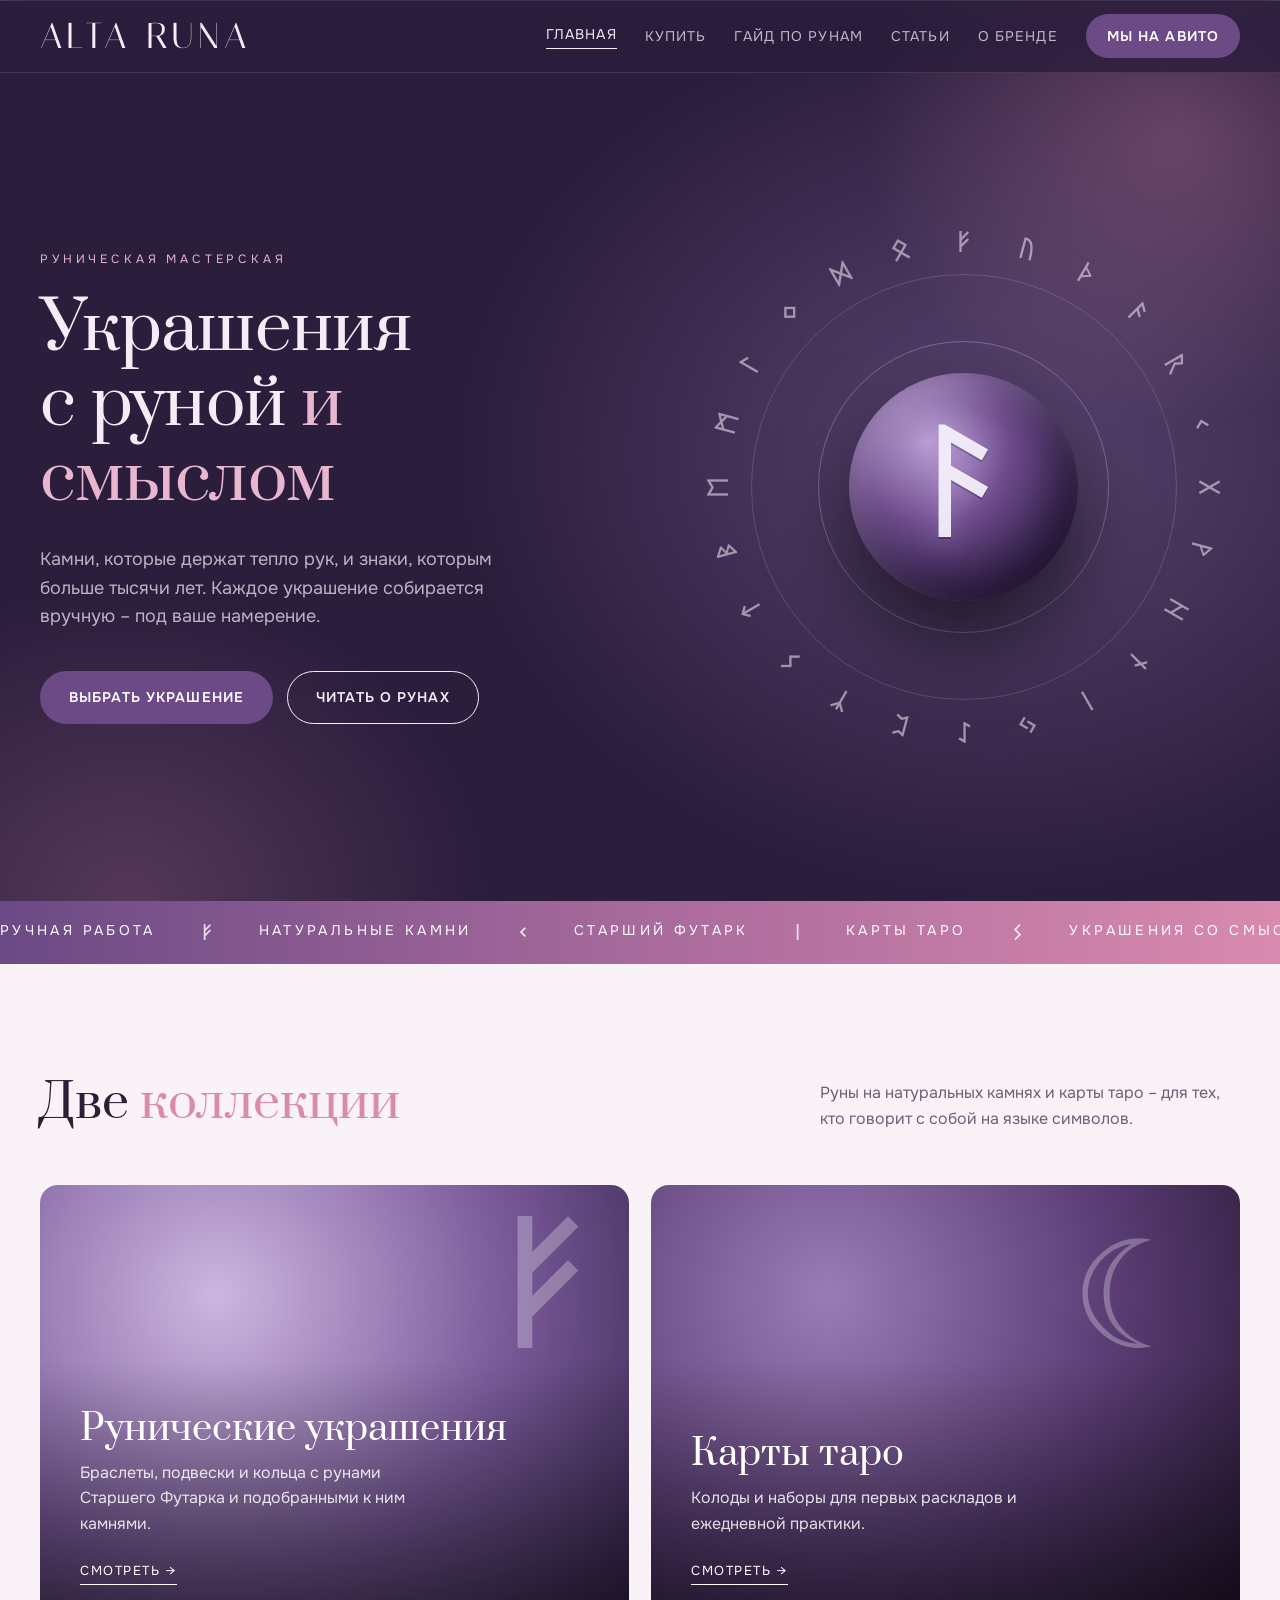
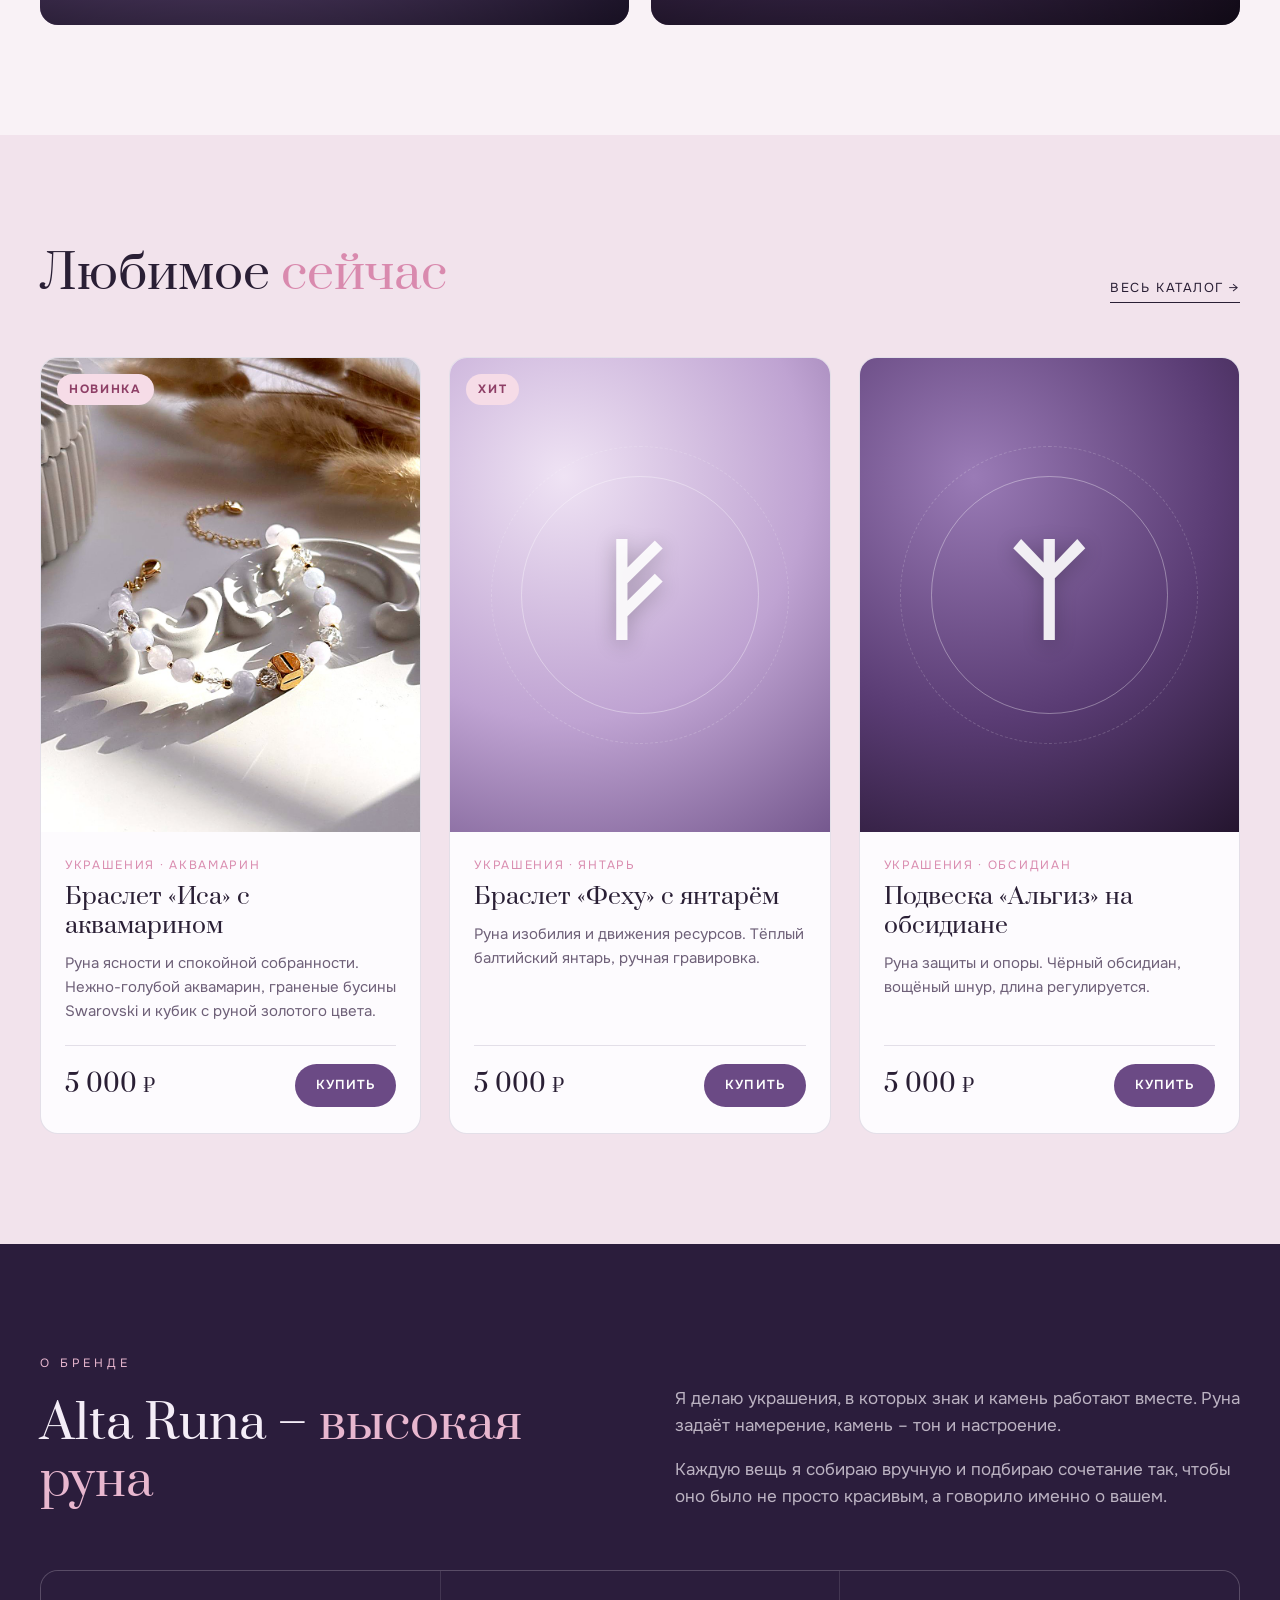
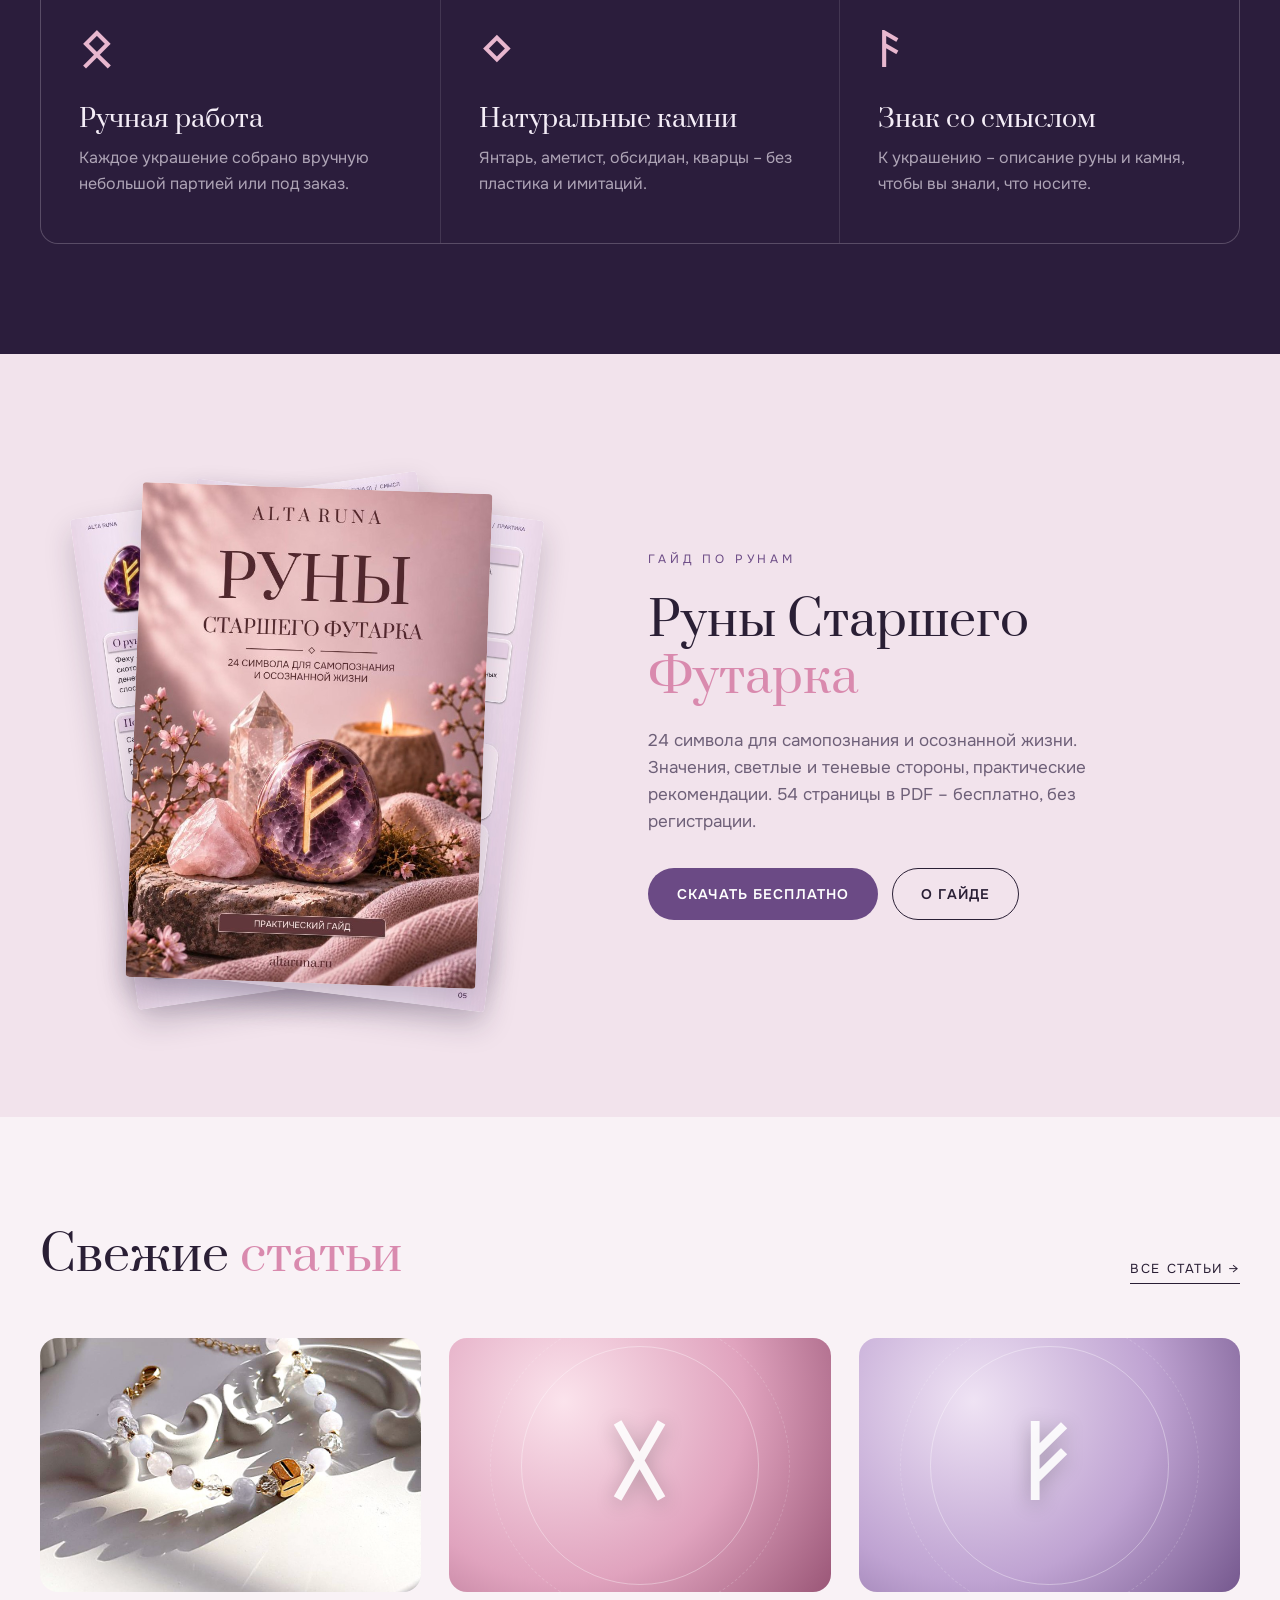
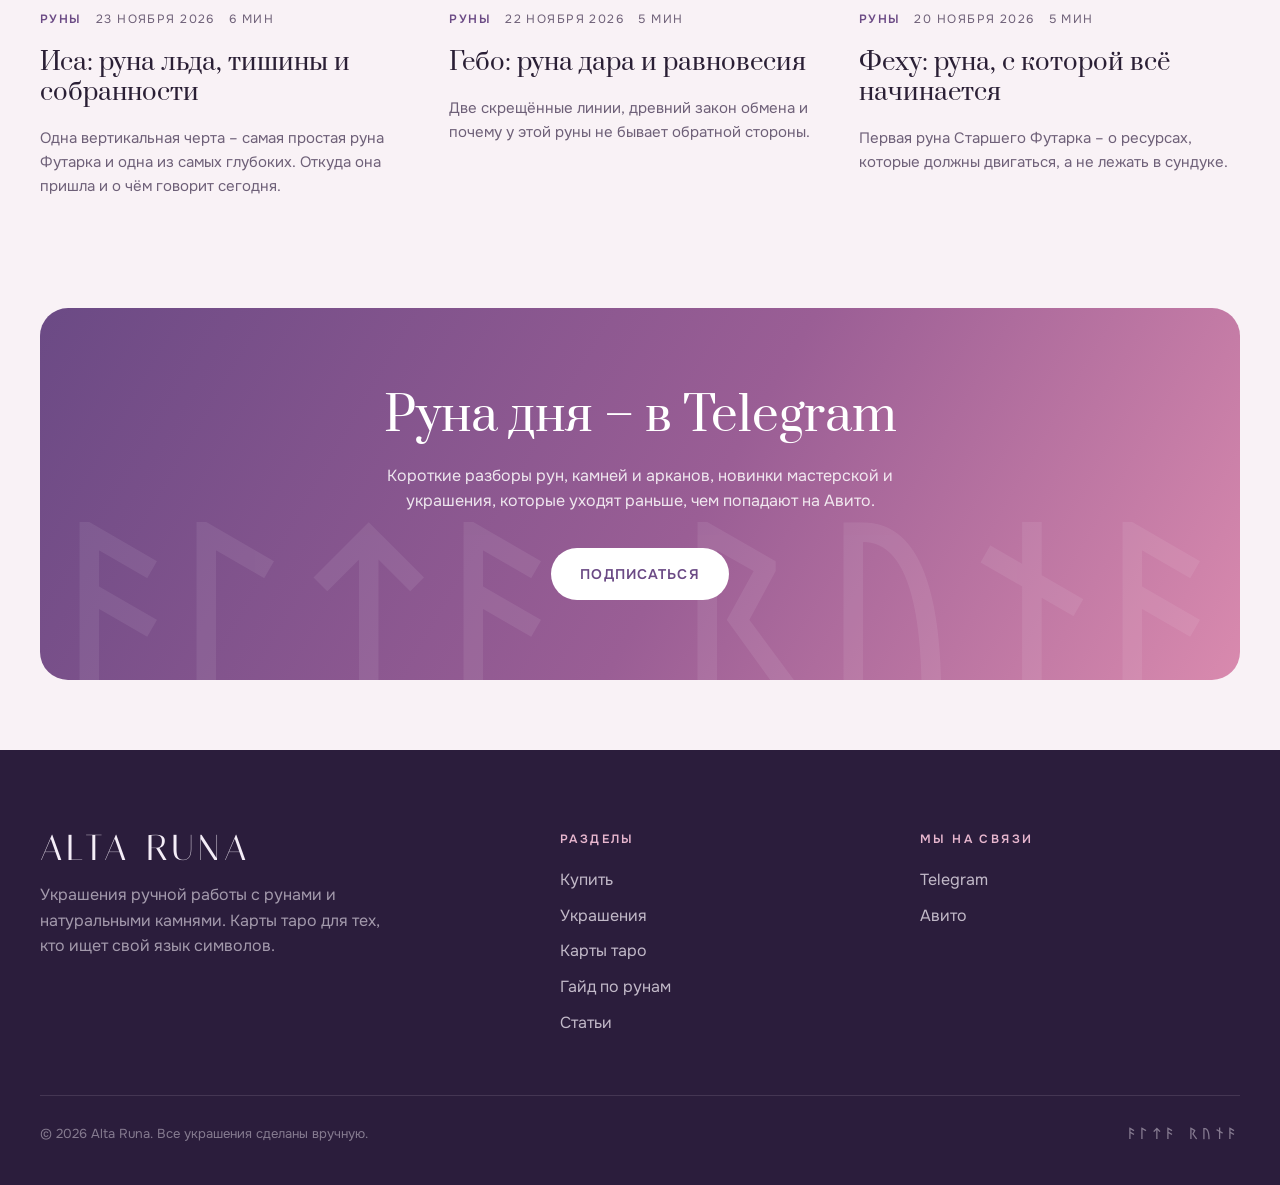
==== commit 9696025c: "Simplify free guide and display three layered pages" ====
--- a/index.html
+++ b/index.html
@@ -95,10 +95,7 @@
 
 <section class="section section--alt">
   <div class="wrap guide-promo">
-    <div class="guide-preview">
-      <div class="guide-preview__back"></div>
-      <img src="images/guide-cover.jpg" alt="Обложка гайда Руны Старшего Футарка">
-    </div>
+    <div class="guide-stack"><img src="images/guide-fehu-1.jpg" alt="" class="guide-stack__left"><img src="images/guide-fehu-2.jpg" alt="" class="guide-stack__right"><img src="images/guide-cover.jpg" alt="Обложка гайда Руны Старшего Футарка" class="guide-stack__front"></div>
     <div class="reveal">
       <span class="eyebrow" style="color:var(--accent)">Гайд по рунам</span>
       <h2>Руны Старшего <em>Футарка</em></h2>
--- a/assets/style.css
+++ b/assets/style.css
@@ -430,3 +430,11 @@
 .guide-final p{margin-bottom:24px}
 @media(max-width:800px){.guide-hero__grid{grid-template-columns:1fr;gap:36px}.guide-hero{padding:42px 0}.guide-inside{grid-template-columns:repeat(2,minmax(0,1fr))}.guide-gallery{gap:12px}}
 @media(max-width:560px){.guide-inside{grid-template-columns:1fr}.guide-gallery{grid-template-columns:1fr;gap:28px}.guide-gallery figure{max-width:360px;margin:auto}.guide-cover{width:min(82%,300px)}}
+
+/* Three-page guide composition */
+.guide-stack{position:relative;isolation:isolate;width:min(76%,350px);margin:24px auto;aspect-ratio:0.707;}
+.guide-stack img{position:absolute;inset:0;width:100%;height:100%;object-fit:contain;border-radius:4px;box-shadow:0 14px 30px rgba(43,29,60,.22);background:#fff;}
+.guide-stack__left{transform:translate(-9%,1%) rotate(-8deg);z-index:0}
+.guide-stack__right{transform:translate(9%,2%) rotate(7deg);z-index:1}
+.guide-stack__front{transform:rotate(2deg);z-index:2}
+@media(max-width:560px){.guide-stack{width:min(72%,280px);margin:16px auto 24px}}
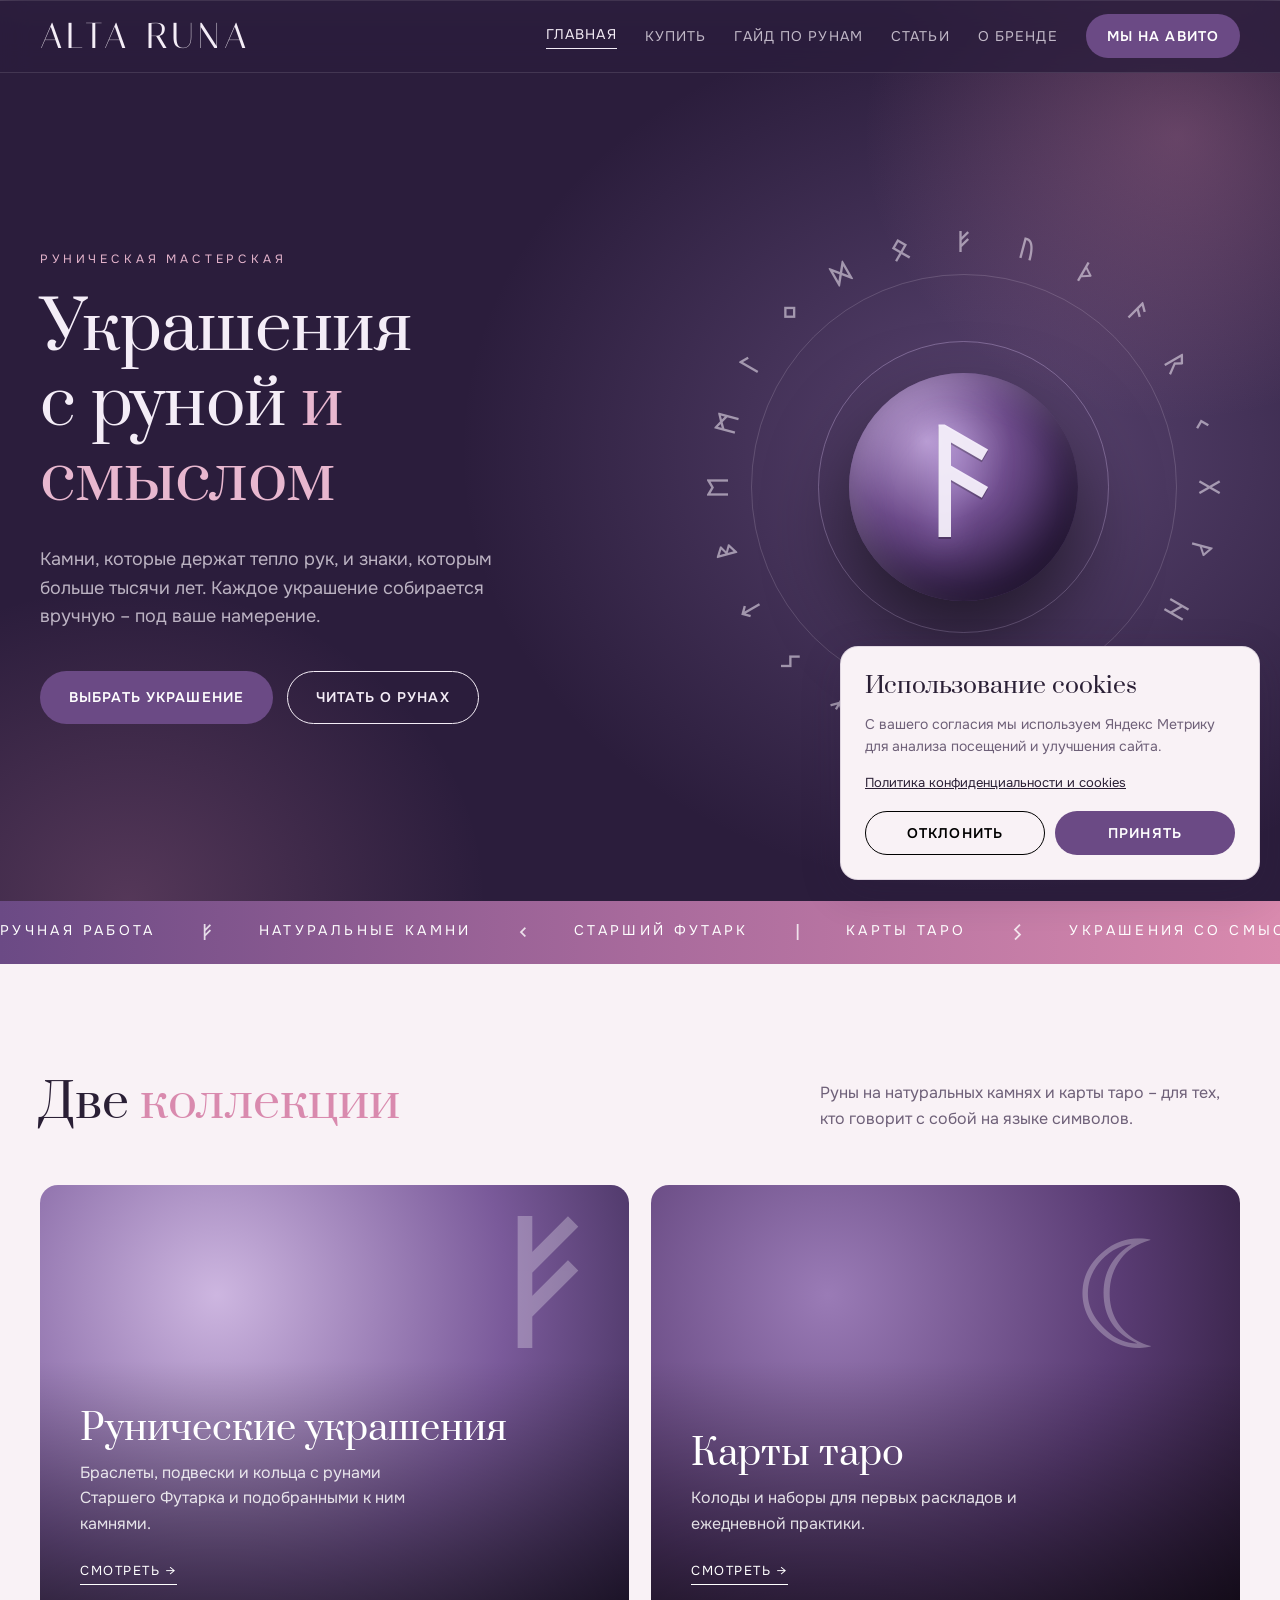
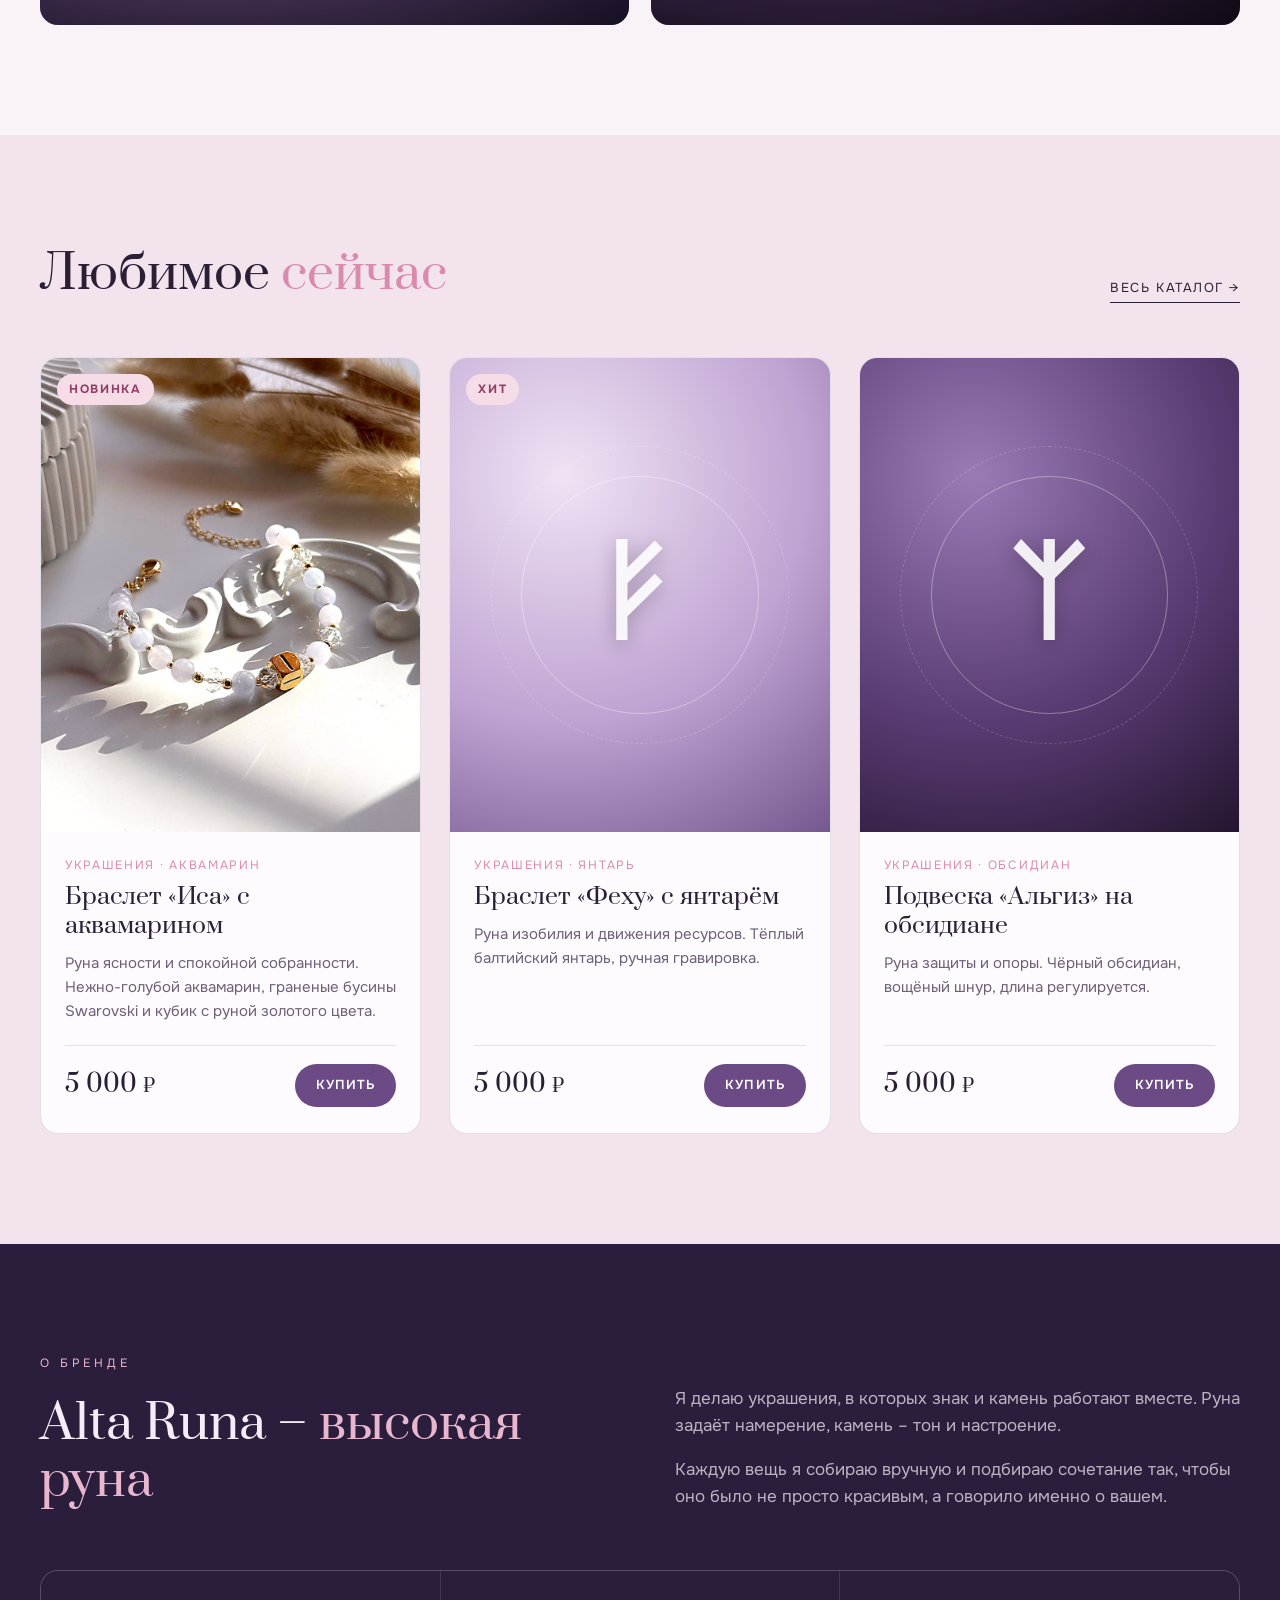
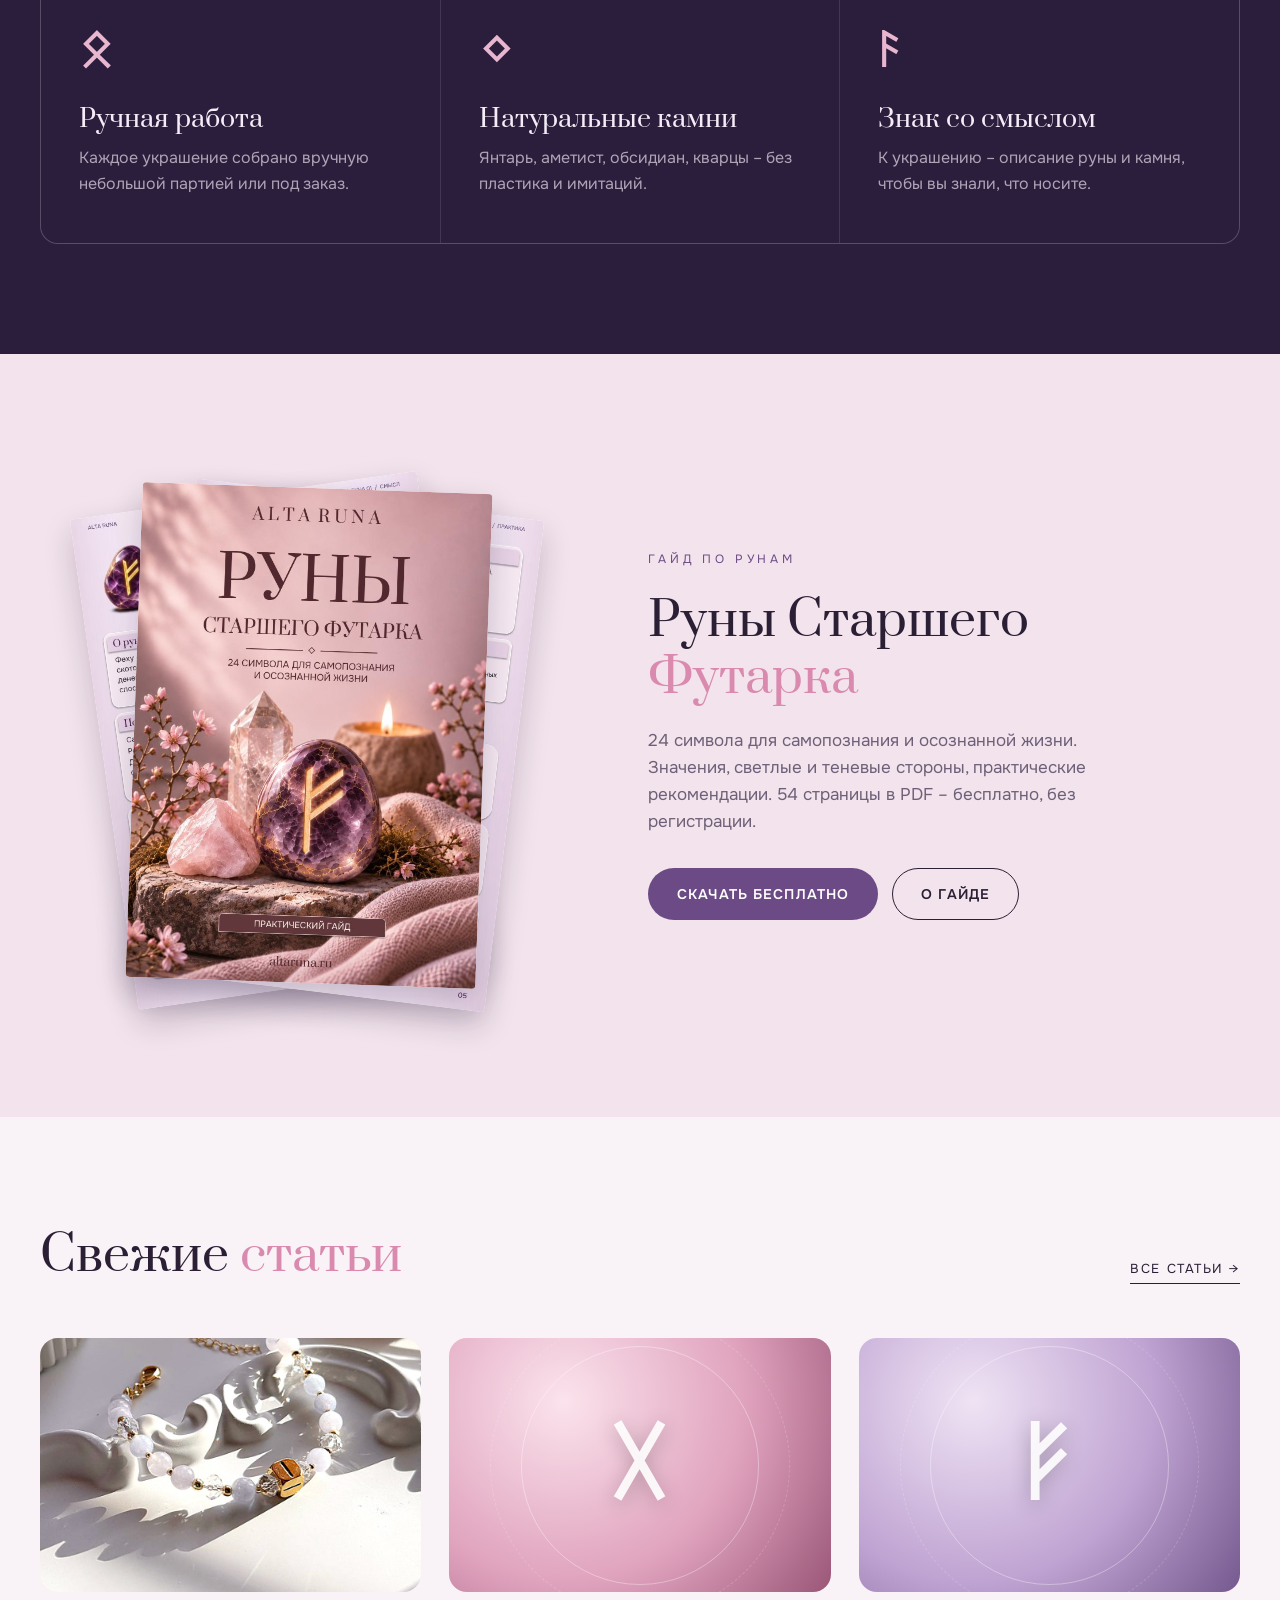
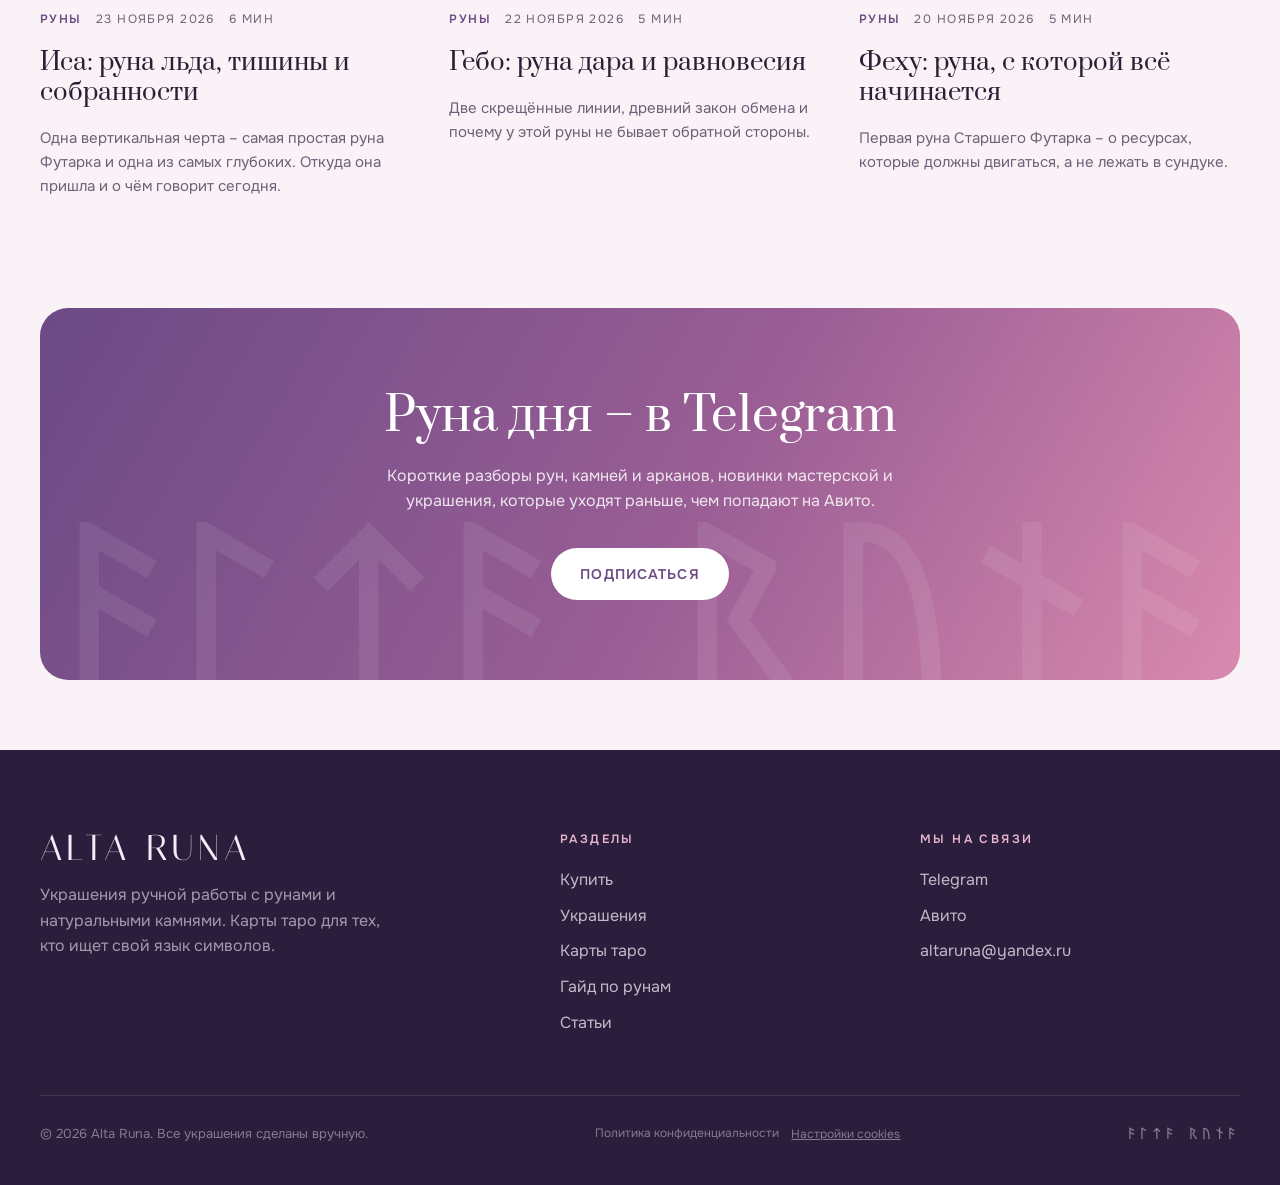
==== commit 614b69c0: "Use local fonts on public pages and generated templates" ====
--- a/index.html
+++ b/index.html
@@ -10,9 +10,6 @@
 <meta property="og:description" content="Украшения ручной работы с рунами Старшего Футарка и натуральными камнями. Карты таро и статьи о рунах, камнях и таро.">
 <meta name="theme-color" content="#2B1D3C">
 <link rel="icon" href="data:image/svg+xml,<svg xmlns='http://www.w3.org/2000/svg' viewBox='0 0 100 100'><rect width='100' height='100' rx='22' fill='%232B1D3C'/><text x='50' y='72' font-size='64' text-anchor='middle' fill='%23C9AEE0'>ᚱ</text></svg>">
-<link rel="preconnect" href="https://fonts.googleapis.com">
-<link rel="preconnect" href="https://fonts.gstatic.com" crossorigin>
-<link href="https://fonts.googleapis.com/css2?family=Prata&family=Onest:wght@400;500;600;700&family=Noto+Sans+Runic&display=swap" rel="stylesheet">
 <link rel="stylesheet" href="assets/style.css">
 </head>
 <body data-page="home">
--- a/assets/style.css
+++ b/assets/style.css
@@ -1,4 +1,6 @@
-@import url("https://fonts.googleapis.com/css2?family=Italiana&display=swap");
+@font-face{font-family:"Italiana";src:url("fonts/italiana.ttf") format("truetype");font-weight:400;font-display:swap}
+@font-face{font-family:"Prata";src:url("fonts/prata.ttf") format("truetype");font-weight:400;font-display:swap}
+@font-face{font-family:"Onest";src:url("fonts/onest.ttf") format("truetype");font-weight:100 900;font-display:swap}
 /* ===================== ALTA RUNA ===================== */
 :root{
   --bg:#F9F2F6;
@@ -438,3 +440,5 @@
 .guide-stack__right{transform:translate(9%,2%) rotate(7deg);z-index:1}
 .guide-stack__front{transform:rotate(2deg);z-index:2}
 @media(max-width:560px){.guide-stack{width:min(72%,280px);margin:16px auto 24px}}
+
+.cookie-notice{position:fixed;z-index:1000;bottom:20px;right:20px;width:min(420px,calc(100% - 40px));padding:24px;background:var(--bg);color:var(--ink);border:1px solid var(--line);border-radius:18px;box-shadow:0 12px 40px rgba(43,29,60,.2)}.cookie-notice[hidden]{display:none}.cookie-notice h2{font:400 23px/1.3 var(--serif);margin-bottom:12px}.cookie-notice p{font-size:14px;color:var(--ink-soft);margin-bottom:12px}.cookie-notice a{font-size:13px;text-decoration:underline}.cookie-actions{display:flex;gap:10px;margin-top:16px;flex-wrap:wrap}.cookie-actions .btn{flex:1;padding:12px 14px}.footer-legal{display:flex;gap:12px;flex-wrap:wrap;font-size:12px}.footer-legal button{font:inherit;color:inherit;background:none;border:0;text-decoration:underline;cursor:pointer}.legal-copy{max-width:820px;margin:auto}.legal-copy h2{font:400 24px/1.3 var(--serif);margin:28px 0 12px}.legal-copy p{margin:12px 0}.legal-copy a{text-decoration:underline}
